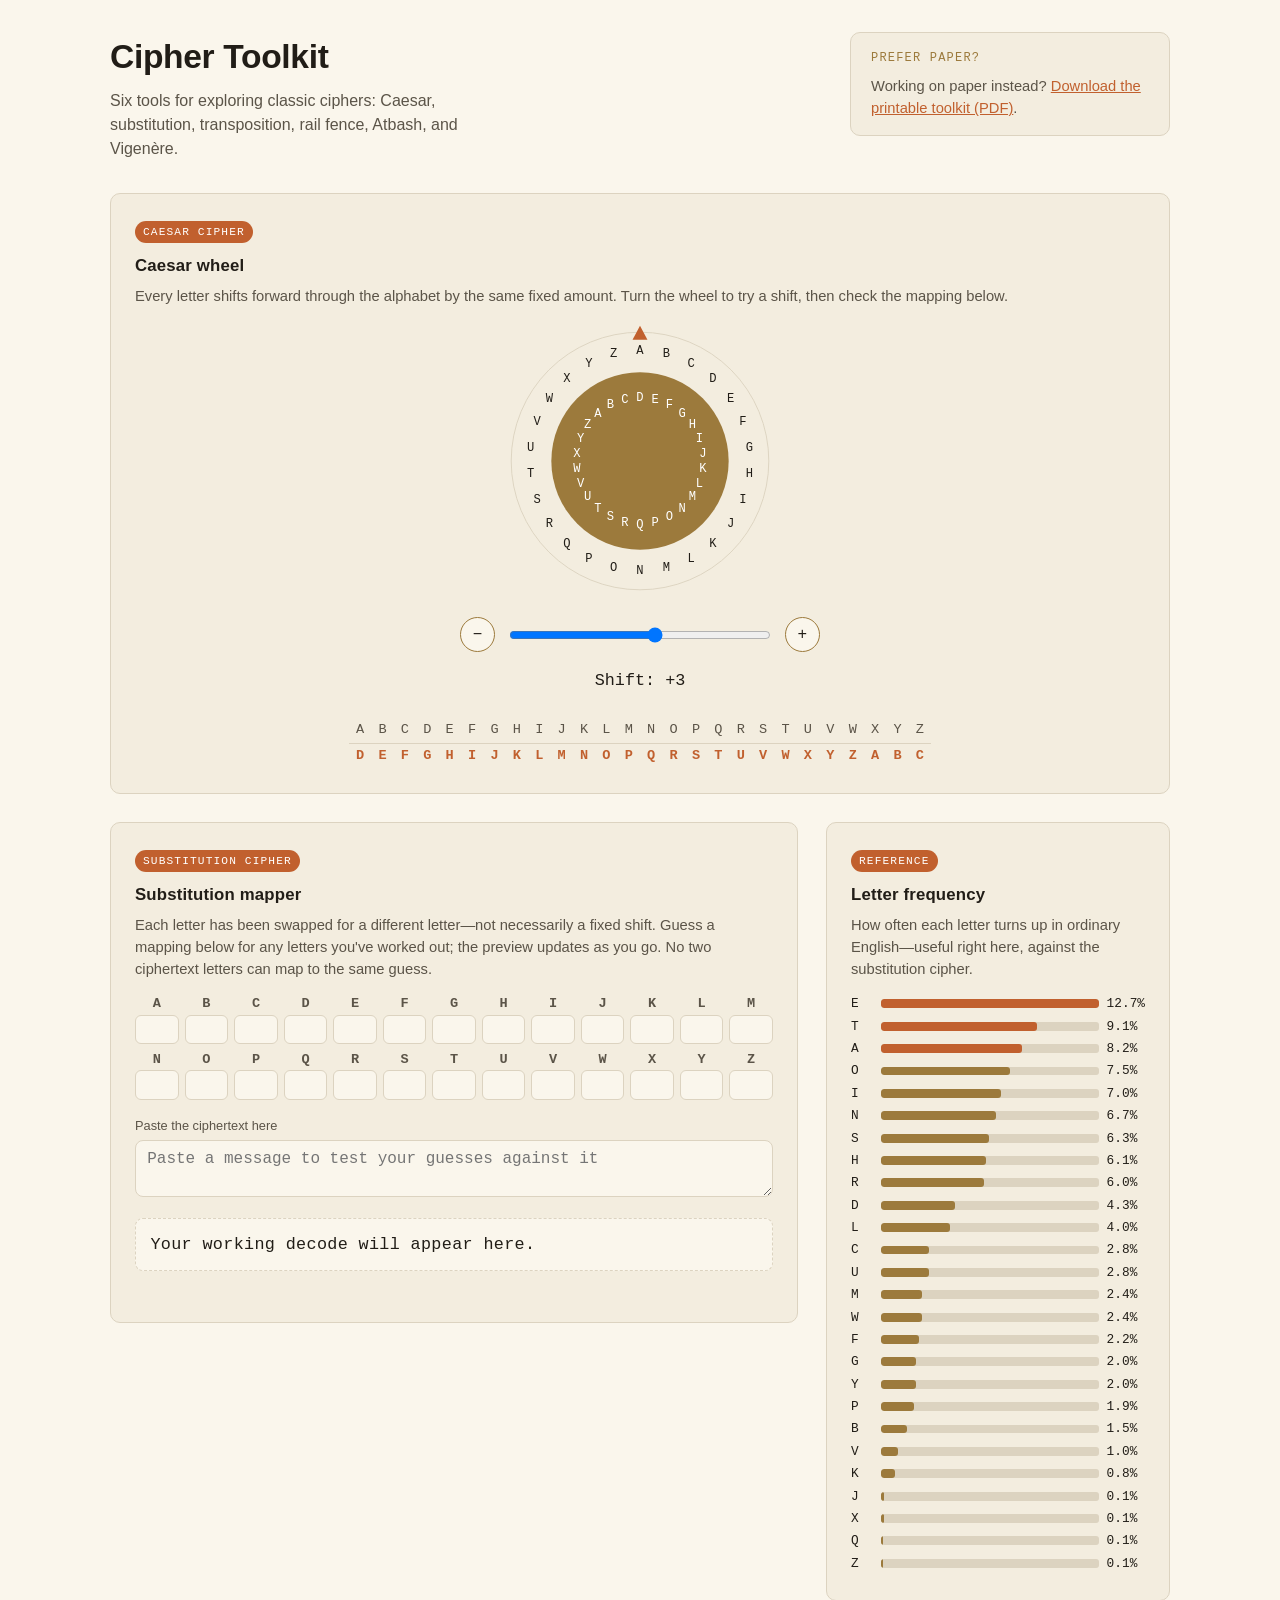
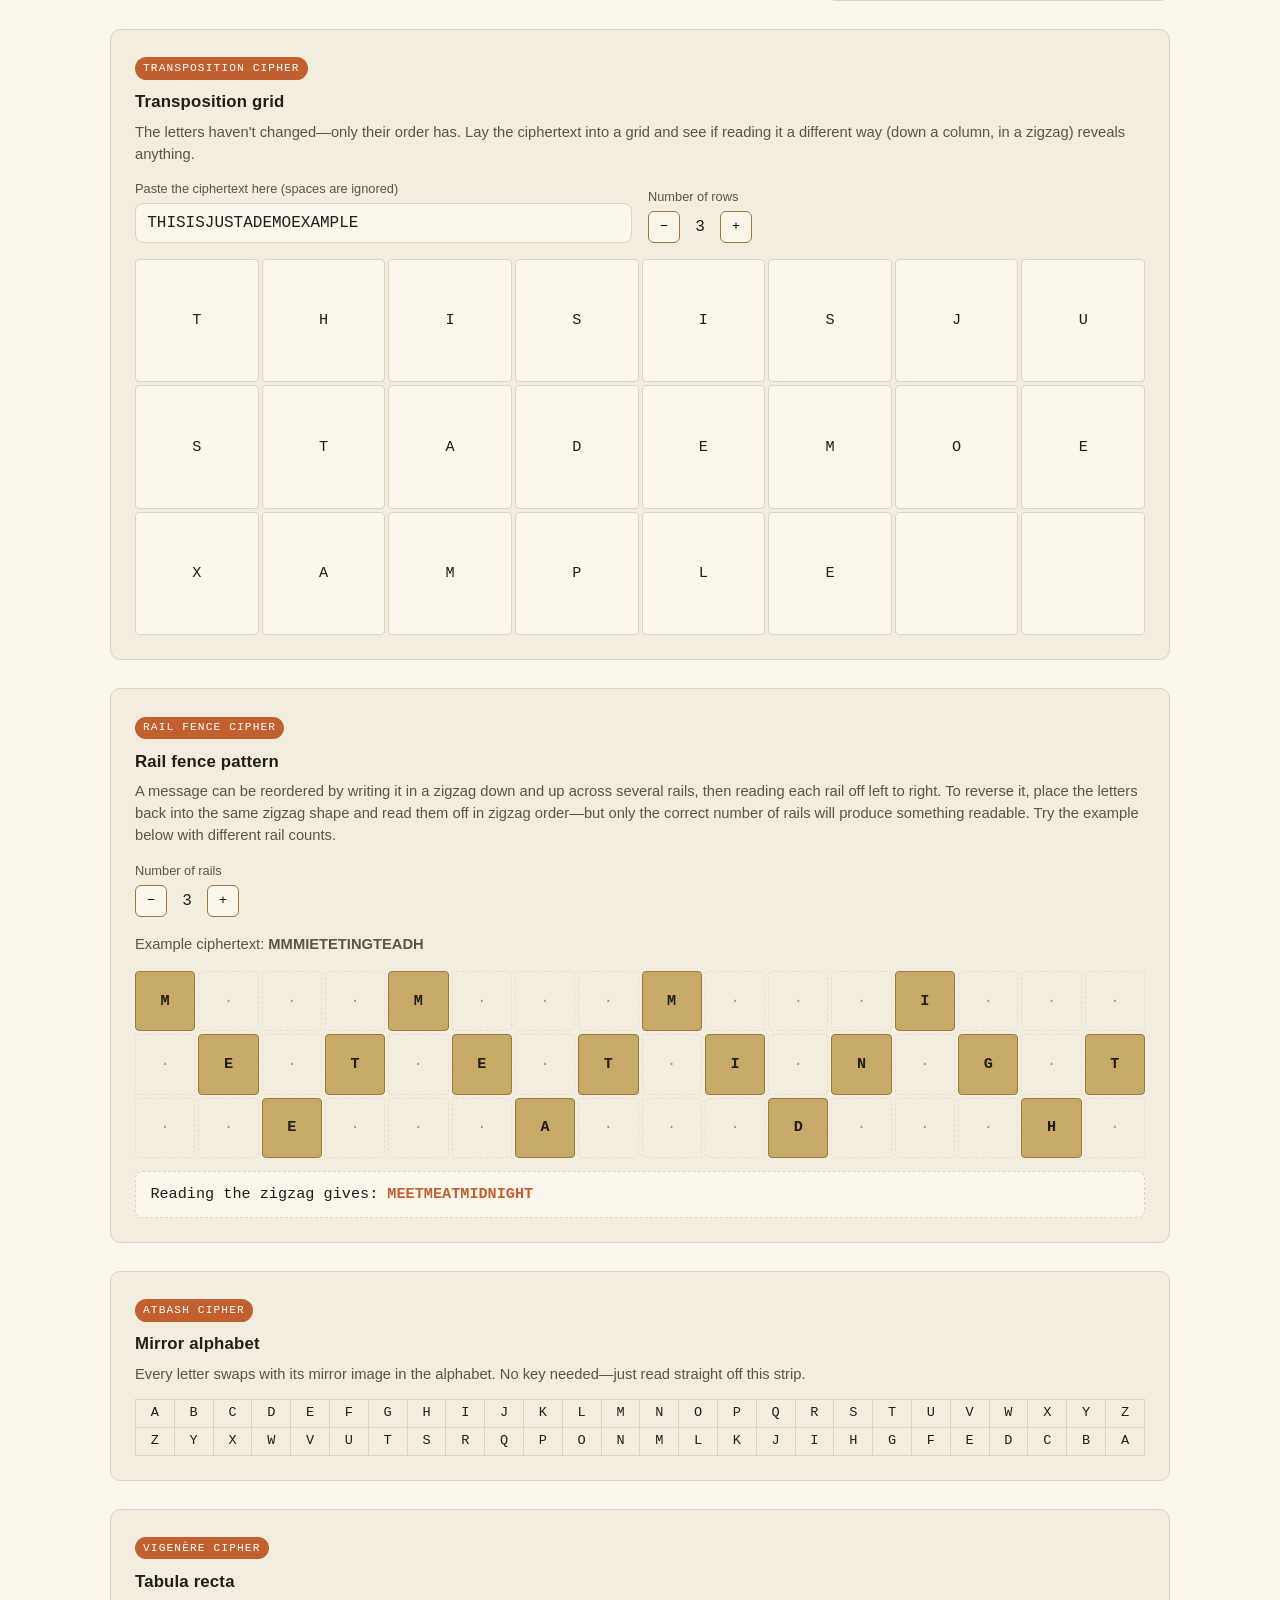
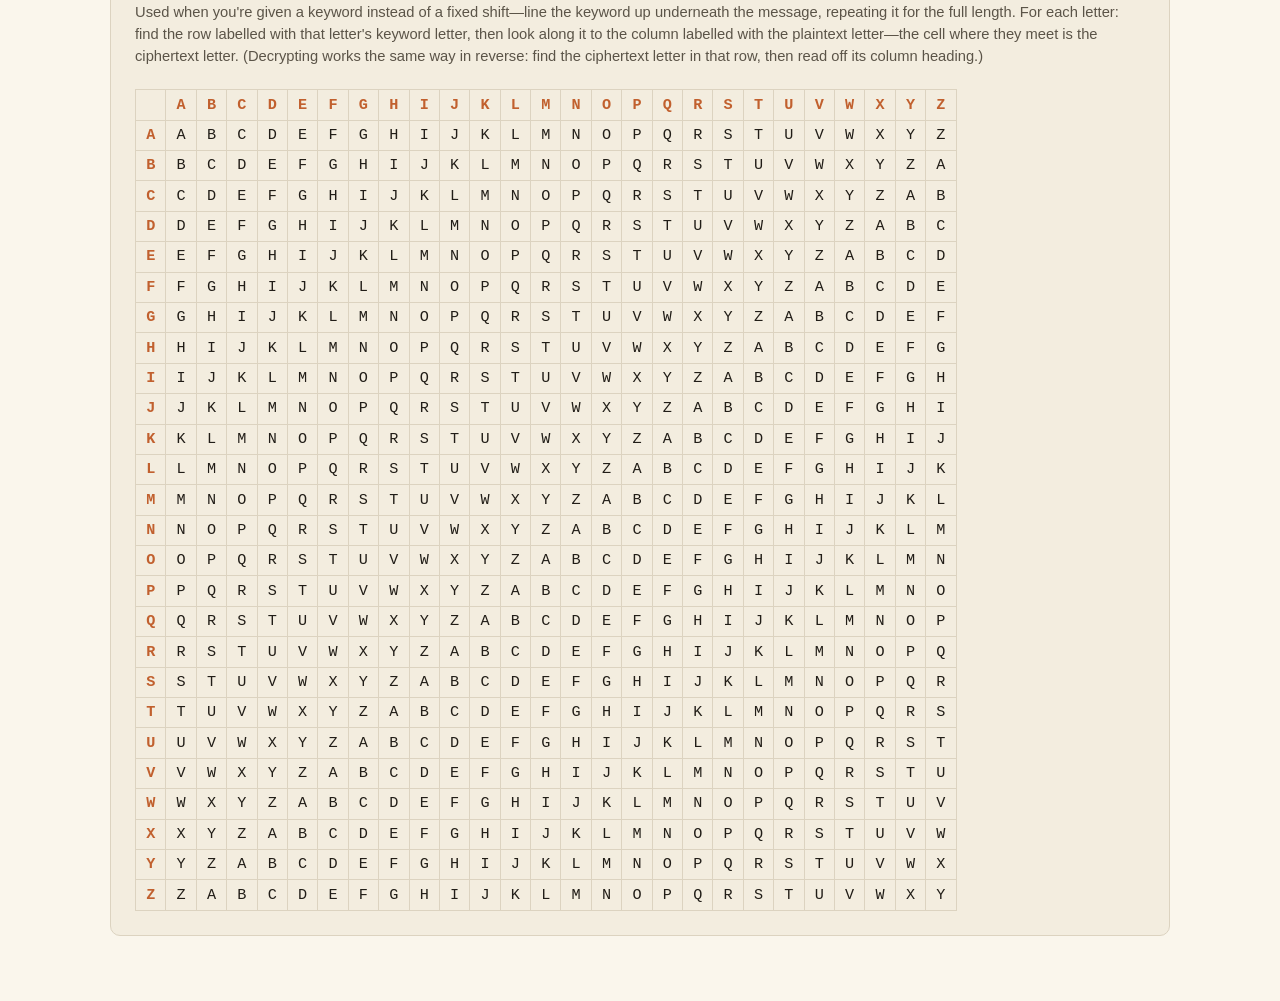
==== index.html @ 87543491 "Remove example help text from transposition Removed example help text from the grid section." ====
<!doctype html>
<html lang="en">
<head>
<meta charset="utf-8">
<meta name="viewport" content="width=device-width, initial-scale=1">
<title>Cipher Toolkit</title>
<link rel="stylesheet" href="cipher_toolkit.css">
</head>
<body>
<main>

  <div class="page-header">
    <div class="intro">
      <h1>Cipher Toolkit</h1>
      <p class="lede">Six tools for exploring classic ciphers: Caesar, substitution, transposition, rail fence, Atbash, and Vigen&egrave;re.</p>
    </div>
    <div class="paper-callout">
      <p class="callout-label">Prefer paper?</p>
      <p>Working on paper instead? <a href="./Cipher_Toolkit_Printable.pdf">Download the printable toolkit (PDF)</a>.</p>
    </div>
  </div>

  <div class="toolkit-grid">

    <!-- ===================== CAESAR WHEEL ===================== -->
    <section class="card area-wheel">
      <span class="tag">Caesar cipher</span>
      <h2>Caesar wheel</h2>
      <p class="help">Every letter shifts forward through the alphabet by the same fixed amount. Turn the wheel to try a shift, then check the mapping below.</p>

      <div class="wheel-wrap">
        <svg id="wheelSvg" viewBox="0 0 300 300">
          <circle cx="150" cy="150" r="138" fill="none" stroke="#DCD3C0" stroke-width="1"/>
          <circle cx="150" cy="150" r="95" fill="#9C7A3C" />
          <g id="outerRingGroup"></g>
          <g id="innerRingGroup"></g>
          <polygon points="150,5 142,20 158,20" fill="#C1602E" />
        </svg>

        <div class="wheel-controls">
          <button id="shiftDown" aria-label="Decrease shift">&minus;</button>
          <input type="range" id="shiftSlider" min="-25" max="25" value="3" step="1" aria-label="Caesar shift amount">
          <button id="shiftUp" aria-label="Increase shift">+</button>
        </div>

        <div class="shift-readout">
          <div id="shiftLabel">Shift: +3</div>
          <div class="equiv" id="shiftEquiv"></div>
        </div>

        <div class="mapping-row">
          <table class="alpha-map" id="mapTable"></table>
        </div>
      </div>
    </section>

    <!-- ===================== ATBASH REFERENCE ===================== -->
    <section class="card area-atbash">
      <span class="tag">Atbash cipher</span>
      <h2>Mirror alphabet</h2>
      <p class="help">Every letter swaps with its mirror image in the alphabet. No key needed&mdash;just read straight off this strip.</p>
      <table class="atbash-table" id="atbashTable"></table>
    </section>

    <!-- ===================== SUBSTITUTION MAPPER ===================== -->
    <section class="card area-sub">
      <span class="tag">Substitution cipher</span>
      <h2>Substitution mapper</h2>
      <p class="help">Each letter has been swapped for a different letter&mdash;not necessarily a fixed shift. Guess a mapping below for any letters you've worked out; the preview updates as you go. No two ciphertext letters can map to the same guess.</p>

      <div class="sub-grid" id="subGrid"></div>

      <label class="field-label" for="subCipherInput">Paste the ciphertext here</label>
      <textarea id="subCipherInput" rows="2" placeholder="Paste a message to test your guesses against it"></textarea>

      <div class="preview-box" id="subPreview">Your working decode will appear here.</div>
      <div class="collision-note" id="subCollisionNote"></div>
    </section>

    <!-- ===================== LETTER FREQUENCY ===================== -->
    <section class="card area-freq">
      <span class="tag">Reference</span>
      <h2>Letter frequency</h2>
      <p class="help">How often each letter turns up in ordinary English&mdash;useful right here, against the substitution cipher.</p>
      <div id="freqChart"></div>
    </section>

    <!-- ===================== TRANSPOSITION GRID ===================== -->
    <section class="card area-trans">
      <span class="tag">Transposition cipher</span>
      <h2>Transposition grid</h2>
      <p class="help">The letters haven't changed&mdash;only their order has. Lay the ciphertext into a grid and see if reading it a different way (down a column, in a zigzag) reveals anything.</p>

      <div class="trans-controls">
        <div>
          <label class="field-label" for="transCipherInput">Paste the ciphertext here (spaces are ignored)</label>
          <input type="text" id="transCipherInput" placeholder="e.g. THISISJUSTADEMOEXAMPLE" value="THISISJUSTADEMOEXAMPLE">
        </div>
        <div>
          <label class="field-label">Number of rows</label>
          <div class="rows-stepper">
            <button id="rowsDown" aria-label="Fewer rows">&minus;</button>
            <span id="rowsValue">3</span>
            <button id="rowsUp" aria-label="More rows">+</button>
          </div>
        </div>
      </div>

      <div id="transGrid"></div>
    </section>

    <!-- ===================== RAIL FENCE DEMO ===================== -->
    <section class="card area-railfence">
      <span class="tag">Rail fence cipher</span>
      <h2>Rail fence pattern</h2>
      <p class="help">A message can be reordered by writing it in a zigzag down and up across several rails, then reading each rail off left to right. To reverse it, place the letters back into the same zigzag shape and read them off in zigzag order&mdash;but only the correct number of rails will produce something readable. Try the example below with different rail counts.</p>

      <div class="trans-controls">
        <div>
          <label class="field-label">Number of rails</label>
          <div class="rows-stepper">
            <button id="railsDown" aria-label="Fewer rails">&minus;</button>
            <span id="railsValue">3</span>
            <button id="railsUp" aria-label="More rails">+</button>
          </div>
        </div>
      </div>

      <p class="help" style="margin-bottom:0.3rem;">Example ciphertext: <strong id="railPhraseLabel"></strong></p>
      <div class="rail-demo-scroll">
        <div id="railGrid"></div>
      </div>

      <div class="rail-readout">
        Reading the zigzag gives: <strong id="railReadout"></strong>
      </div>
    </section>

    <!-- ===================== VIGENÈRE REFERENCE ===================== -->
    <section class="card area-vigenere">
      <span class="tag">Vigen&egrave;re cipher</span>
      <h2>Tabula recta</h2>
      <p class="help">Used when you're given a keyword instead of a fixed shift&mdash;line the keyword up underneath the message, repeating it for the full length. For each letter: find the row labelled with that letter's keyword letter, then look along it to the column labelled with the plaintext letter&mdash;the cell where they meet is the ciphertext letter. (Decrypting works the same way in reverse: find the ciphertext letter in that row, then read off its column heading.)</p>
      <div class="vigenere-scroll">
        <table class="vigenere-table" id="vigenereTable"></table>
      </div>
    </section>

  </div>

</main>

<script src="cipher_toolkit.js"></script>
</body>
</html>
---- cipher_toolkit.css ----
/* ===========================================================
     Cipher Toolkit styles.

     Layout: .toolkit-grid arranges the six cipher cards. Below 900px
     it's a single stacked column; above that, named grid areas (see
     .area-* rules) move things into a two-column layout so the wide
     cards (wheel, transposition, rail fence, atbash, vigenere) span
     full width while substitution and frequency sit side by side.

     Colour palette: warm paper background, terracotta accent for
     interactive/highlighted elements, brass for secondary accents
     (the wheel's disc, frequency bars, table headers).
     =========================================================== */
  :root{
    --paper:#FAF6EC;
    --paper-raised:#F3EDDF;
    --ink:#211D17;
    --ink-soft:#5B5448;
    --terracotta:#C1602E;
    --brass:#9C7A3C;
    --brass-light:#C7A968;
    --rule:#DCD3C0;
    --warn:#B23B2E;
    --radius:10px;
  }

  *{ box-sizing:border-box; }

  body{
    margin:0;
    background:var(--paper);
    color:var(--ink);
    font-family:"Source Sans 3","Helvetica Neue",Arial,sans-serif;
    line-height:1.5;
    -webkit-font-smoothing:antialiased;
  }

  main{
    max-width:1100px;
    margin:0 auto;
    padding:2rem 1.25rem 4rem;
  }

  .page-header{
    display:flex;
    flex-wrap:wrap;
    gap:1.5rem;
    align-items:flex-start;
    justify-content:space-between;
  }

  .page-header .intro{
    flex:2 1 380px;
    max-width:46ch;
  }

  .page-header .paper-callout{
    flex:1 1 260px;
    max-width:320px;
    background:var(--paper-raised);
    border:1px solid var(--rule);
    border-radius:var(--radius);
    padding:1rem 1.25rem;
    font-size:0.92rem;
    color:var(--ink-soft);
  }

  .page-header .paper-callout .callout-label{
    font-family:"Source Code Pro",monospace;
    font-size:0.75rem;
    letter-spacing:0.1em;
    text-transform:uppercase;
    color:var(--brass);
    margin:0 0 0.5rem;
  }

  .page-header .paper-callout p{ margin:0; }

  .toolkit-grid{
    display:grid;
    grid-template-columns:1fr;
    grid-template-areas:
      "wheel"
      "sub"
      "freq"
      "trans"
      "railfence"
      "atbash"
      "vigenere";
    gap:1.75rem;
    margin-top:1.75rem;
    align-items:start;
  }

  @media (min-width:900px){
    .toolkit-grid{
      grid-template-columns:2fr 1fr;
      grid-template-areas:
        "wheel wheel"
        "sub freq"
        "trans trans"
        "railfence railfence"
        "atbash atbash"
        "vigenere vigenere";
    }
  }

  .area-wheel{ grid-area:wheel; }
  .area-sub{ grid-area:sub; }
  .area-freq{ grid-area:freq; }
  .area-trans{ grid-area:trans; }
  .area-railfence{ grid-area:railfence; }
  .area-atbash{ grid-area:atbash; }
  .area-vigenere{ grid-area:vigenere; }

  h1{
    font-size:2.1rem;
    font-weight:700;
    margin:0 0 0.4rem;
    letter-spacing:-0.01em;
  }

  .lede{
    color:var(--ink-soft);
    margin:0 0 0.25rem;
    max-width:42ch;
  }

  .lede a{ color:var(--terracotta); }

  section.card{
    background:var(--paper-raised);
    border:1px solid var(--rule);
    border-radius:var(--radius);
    padding:1.5rem;
  }

  section.card h2{
    font-size:1.05rem;
    margin:0 0 0.15rem;
    letter-spacing:0.01em;
  }

  .tag{
    display:inline-block;
    font-family:"Source Code Pro",monospace;
    font-size:0.7rem;
    letter-spacing:0.1em;
    text-transform:uppercase;
    color:#fff;
    background:var(--terracotta);
    padding:0.18rem 0.5rem;
    border-radius:999px;
    margin-bottom:0.6rem;
  }

  .card p.help{
    color:var(--ink-soft);
    font-size:0.92rem;
    margin:0.4rem 0 0.9rem;
  }

  /* ---------- Caesar wheel ---------- */
  .wheel-wrap{
    display:flex;
    flex-direction:column;
    align-items:center;
    gap:1rem;
  }

  #wheelSvg{
    width:min(280px, 80vw);
    height:min(280px, 80vw);
  }

  .ring-letter{
    font-family:"Source Code Pro",monospace;
    font-size:13px;
    fill:var(--ink);
    text-anchor:middle;
    dominant-baseline:middle;
  }

  .ring-letter.inner{ fill:#fff; }

  .wheel-controls{
    display:flex;
    align-items:center;
    gap:0.75rem;
    width:100%;
    max-width:360px;
  }

  .wheel-controls button{
    font-family:"Source Code Pro",monospace;
    font-size:1rem;
    width:2.2rem;
    height:2.2rem;
    border-radius:50%;
    border:1px solid var(--brass);
    background:var(--paper);
    color:var(--ink);
    cursor:pointer;
  }

  .wheel-controls button:hover{ background:var(--brass-light); }

  .wheel-controls input[type="range"]{
    flex:1;
  }

  .shift-readout{
    font-family:"Source Code Pro",monospace;
    font-size:1.05rem;
    text-align:center;
  }

  .shift-readout .equiv{
    color:var(--ink-soft);
    font-size:0.85rem;
  }

  .mapping-row{
    overflow-x:auto;
    margin-top:0.5rem;
  }

  table.alpha-map{
    border-collapse:collapse;
    font-family:"Source Code Pro",monospace;
    font-size:0.85rem;
    margin:0 auto;
  }

  table.alpha-map td{
    width:1.4rem;
    text-align:center;
    padding:0.15rem 0;
  }

  table.alpha-map tr:first-child td{
    color:var(--ink-soft);
    border-bottom:1px solid var(--rule);
  }

  table.alpha-map tr:last-child td{
    font-weight:700;
    color:var(--terracotta);
  }

  /* ---------- Substitution mapper ---------- */
  .sub-grid{
    display:grid;
    grid-template-columns:repeat(13, 1fr);
    gap:0.35rem;
    margin-bottom:1rem;
  }

  @media (max-width:480px){
    .sub-grid{ grid-template-columns:repeat(6, 1fr); }
  }

  .sub-cell{
    text-align:center;
  }

  .sub-cell .cipher-letter{
    font-family:"Source Code Pro",monospace;
    font-weight:700;
    font-size:0.85rem;
    color:var(--ink-soft);
  }

  .sub-cell input{
    width:100%;
    text-align:center;
    text-transform:uppercase;
    font-family:"Source Code Pro",monospace;
    font-size:1rem;
    padding:0.3rem 0;
    border:1px solid var(--rule);
    border-radius:6px;
    background:var(--paper);
    color:var(--ink);
  }

  .sub-cell input.collision{
    border-color:var(--warn);
    background:#FBEAE6;
  }

  textarea, input[type="text"]{
    width:100%;
    font-family:"Source Code Pro",monospace;
    font-size:1rem;
    padding:0.6rem 0.7rem;
    border:1px solid var(--rule);
    border-radius:8px;
    background:var(--paper);
    color:var(--ink);
    resize:vertical;
  }

  label.field-label{
    display:block;
    font-size:0.8rem;
    color:var(--ink-soft);
    margin-bottom:0.3rem;
  }

  .preview-box{
    margin-top:0.9rem;
    padding:0.8rem 0.9rem;
    background:var(--paper);
    border:1px dashed var(--rule);
    border-radius:8px;
    font-family:"Source Code Pro",monospace;
    font-size:1.05rem;
    letter-spacing:0.02em;
    min-height:1.6rem;
    word-break:break-word;
  }

  .preview-box .unmapped{
    color:var(--ink-soft);
    opacity:0.55;
  }

  .collision-note{
    color:var(--warn);
    font-size:0.85rem;
    margin-top:0.5rem;
    min-height:1.2rem;
  }

  /* ---------- Transposition grid ---------- */
  .trans-controls{
    display:flex;
    flex-wrap:wrap;
    gap:1rem;
    align-items:flex-end;
    margin-bottom:1rem;
  }

  .trans-controls > div{ flex:1; min-width:200px; }

  .rows-stepper{
    display:flex;
    align-items:center;
    gap:0.5rem;
  }

  .rows-stepper button{
    font-family:"Source Code Pro",monospace;
    width:2rem; height:2rem;
    border-radius:6px;
    border:1px solid var(--brass);
    background:var(--paper);
    cursor:pointer;
  }

  .rows-stepper span{
    font-family:"Source Code Pro",monospace;
    min-width:1.5rem;
    text-align:center;
  }

  #transGrid{
    display:grid;
    gap:3px;
    margin-top:0.5rem;
    overflow-x:auto;
  }

  .trans-cell{
    font-family:"Source Code Pro",monospace;
    font-size:0.95rem;
    text-align:center;
    background:var(--paper);
    border:1px solid var(--rule);
    border-radius:4px;
    aspect-ratio:1;
    display:flex;
    align-items:center;
    justify-content:center;
    min-width:1.6rem;
  }

  /* ---------- Static reference cards ---------- */

  .freq-row{
    display:grid;
    grid-template-columns:1.4rem 1fr 2.4rem;
    align-items:center;
    gap:0.5rem;
    font-family:"Source Code Pro",monospace;
    font-size:0.8rem;
    margin-bottom:0.2rem;
  }

  .freq-bar-track{
    background:var(--rule);
    border-radius:3px;
    height:0.55rem;
    overflow:hidden;
  }

  .freq-bar-fill{
    height:100%;
    background:var(--brass);
    border-radius:3px;
  }

  .freq-row:nth-child(-n+3) .freq-bar-fill{
    background:var(--terracotta);
  }

  .atbash-table{
    border-collapse:collapse;
    font-family:"Source Code Pro",monospace;
    font-size:0.85rem;
    width:100%;
  }

  .atbash-table td{
    text-align:center;
    padding:0.2rem 0;
    border:1px solid var(--rule);
  }

  .vigenere-scroll{
    overflow-x:auto;
  }

  table.vigenere-table{
    border-collapse:collapse;
    font-family:"Source Code Pro",monospace;
    font-size:0.95rem;
    margin-top:0.5rem;
  }

  table.vigenere-table td{
    width:1.9rem;
    height:1.9rem;
    text-align:center;
    border:1px solid var(--rule);
  }

  table.vigenere-table td.corner{
    background:var(--paper-raised);
  }

  table.vigenere-table td.col-head,
  table.vigenere-table td.row-head{
    font-weight:700;
    color:var(--terracotta);
    background:var(--paper-raised);
  }

  /* ---------- Rail fence demo ---------- */
  .rail-demo-scroll{
    overflow-x:auto;
  }

  #railGrid{
    display:grid;
    gap:3px;
    margin-top:0.7rem;
  }

  .rail-cell{
    font-family:"Source Code Pro",monospace;
    font-size:0.95rem;
    text-align:center;
    background:var(--paper);
    border:1px solid var(--rule);
    border-radius:4px;
    aspect-ratio:1;
    min-width:1.7rem;
    display:flex;
    align-items:center;
    justify-content:center;
  }

  .rail-cell.filled{
    background:var(--brass-light);
    border-color:var(--brass);
    font-weight:700;
  }

  .rail-cell.empty{
    background:transparent;
    border:1px dashed var(--rule);
    color:var(--ink-soft);
    opacity:0.55;
    font-weight:400;
  }

  .rail-readout{
    margin-top:0.8rem;
    padding:0.7rem 0.9rem;
    background:var(--paper);
    border:1px dashed var(--rule);
    border-radius:8px;
    font-family:"Source Code Pro",monospace;
    font-size:0.95rem;
  }

  .rail-readout strong{ color:var(--terracotta); }

  a{ color:var(--terracotta); text-decoration:underline; }

  :focus-visible{
    outline:2px solid var(--terracotta);
    outline-offset:2px;
  }
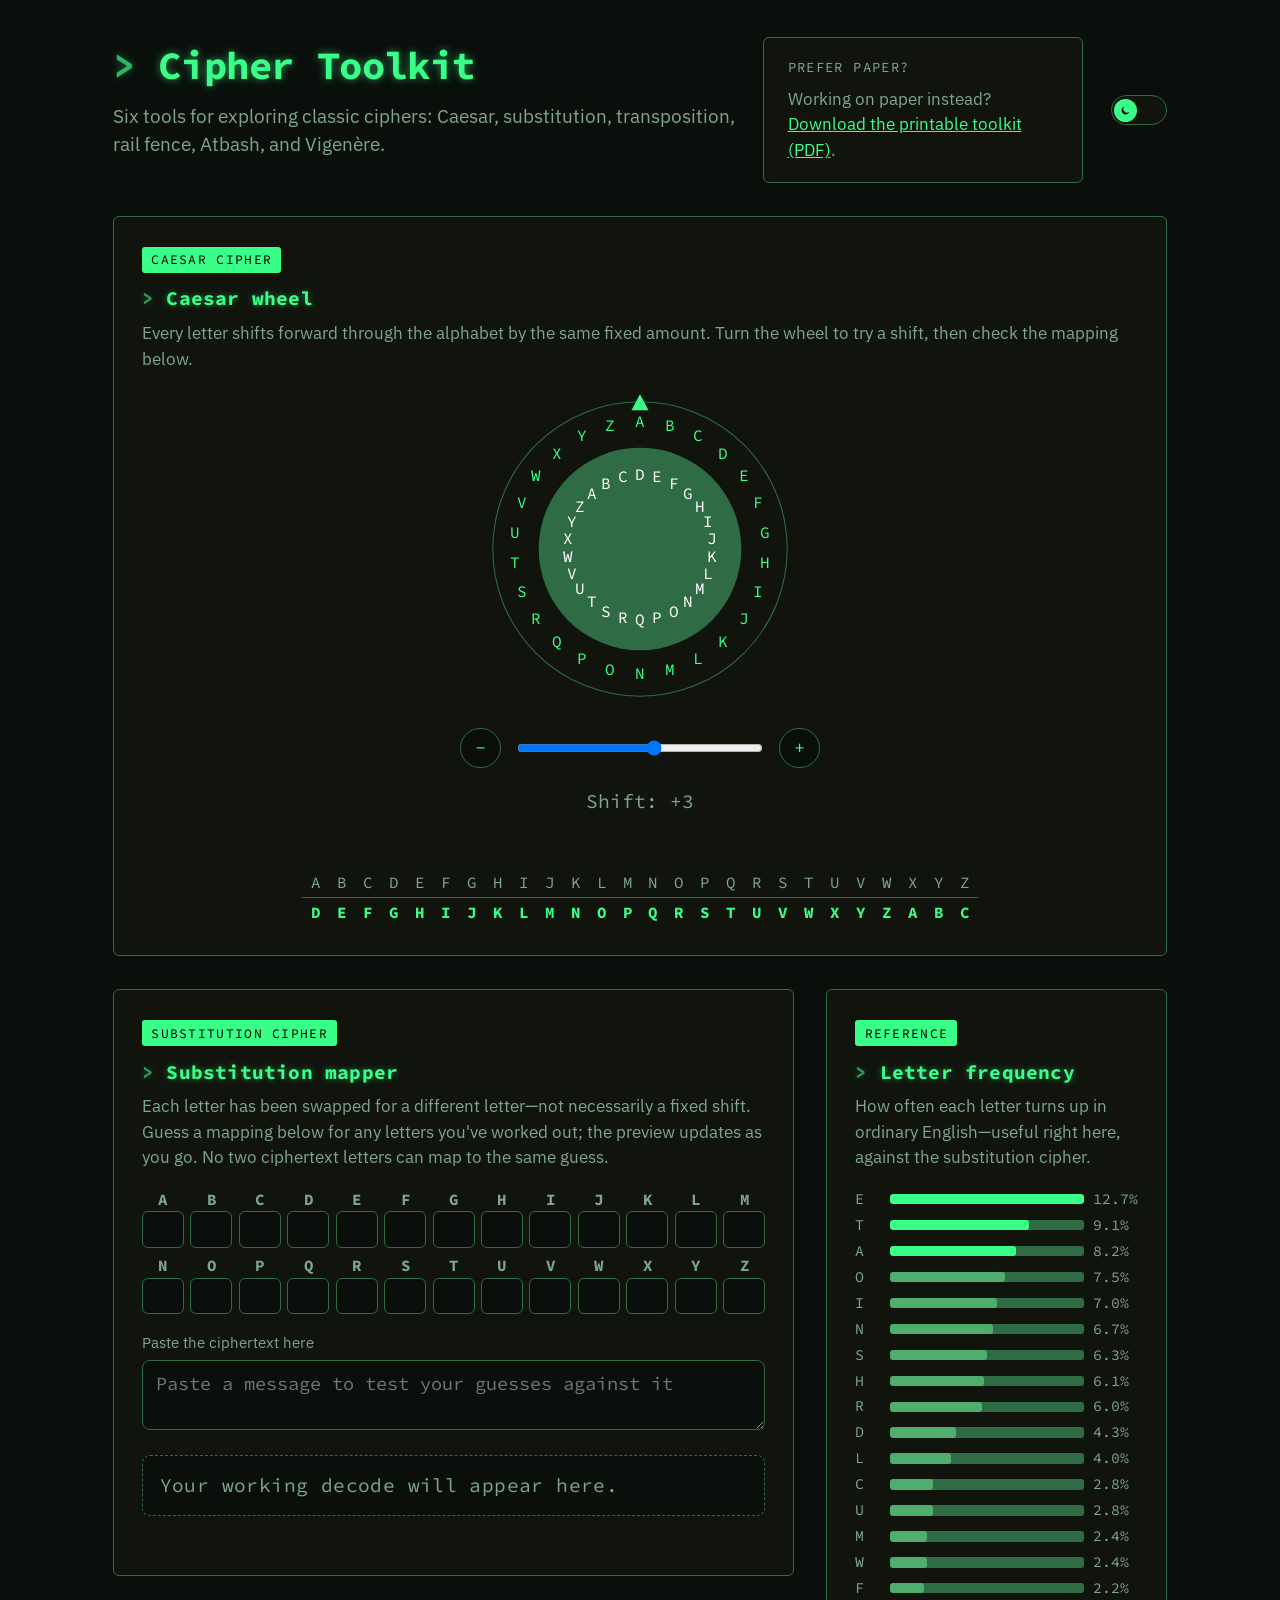
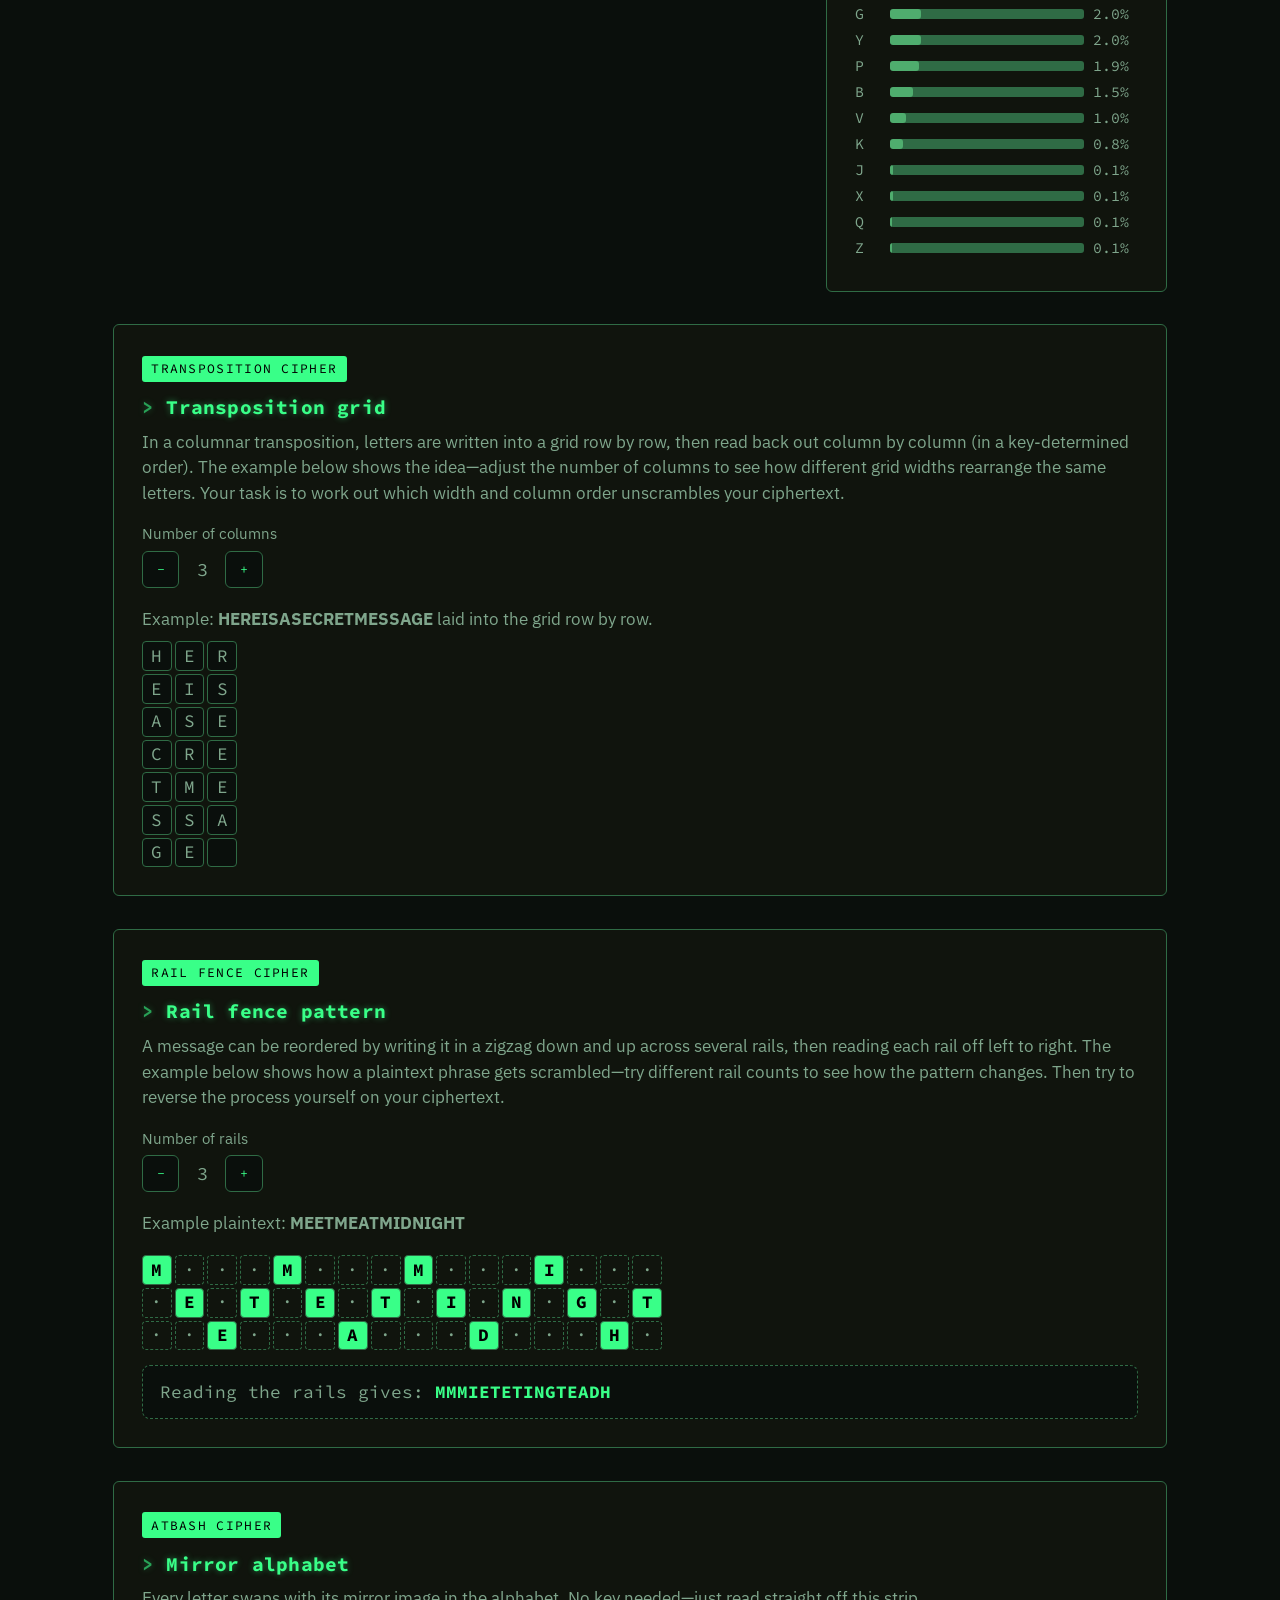
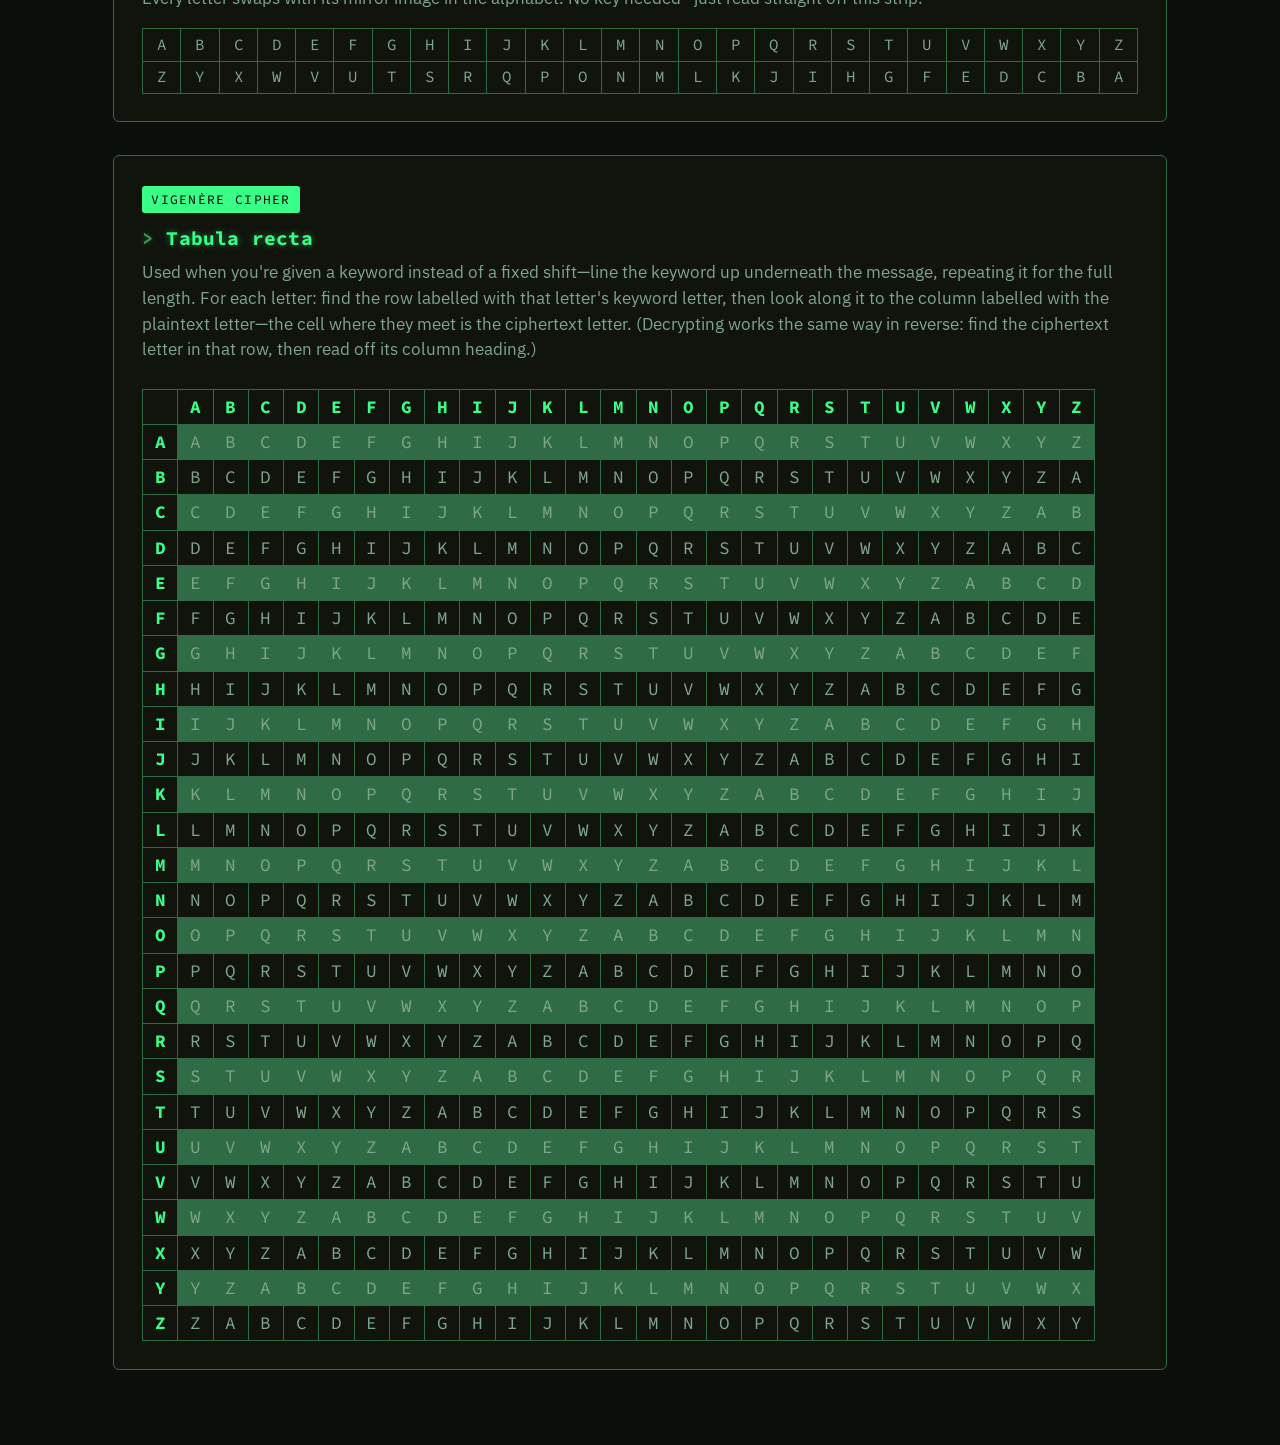
==== commit 23f9c9d0: "redesign" ====
--- a/index.html
+++ b/index.html
@@ -4,6 +4,17 @@
 <meta charset="utf-8">
 <meta name="viewport" content="width=device-width, initial-scale=1">
 <title>Cipher Toolkit</title>
+<link rel="preconnect" href="https://fonts.googleapis.com">
+<link rel="preconnect" href="https://fonts.gstatic.com" crossorigin>
+<link href="https://fonts.googleapis.com/css2?family=IBM+Plex+Sans:wght@400;600;700&family=Source+Code+Pro:wght@400;600;700&display=swap" rel="stylesheet">
+<script>
+  (function(){
+    var saved = localStorage.getItem("cipherToolkitTheme");
+    if(saved === "amber"){
+      document.documentElement.setAttribute("data-theme", "amber");
+    }
+  })();
+</script>
 <link rel="stylesheet" href="cipher_toolkit.css">
 </head>
 <body>
@@ -18,6 +29,15 @@
       <p class="callout-label">Prefer paper?</p>
       <p>Working on paper instead? <a href="./Cipher_Toolkit_Printable.pdf">Download the printable toolkit (PDF)</a>.</p>
     </div>
+    <button type="button" id="themeSwitch" class="theme-switch" aria-pressed="false" aria-label="Switch between green and amber dark themes">
+      <span class="theme-switch-track">
+        <span class="theme-switch-knob">
+          <svg viewBox="0 0 16 16" width="11" height="11" aria-hidden="true">
+            <path d="M14 9.5A6 6 0 1 1 6.5 2 4.8 4.8 0 0 0 14 9.5z" fill="var(--on-accent)"/>
+          </svg>
+        </span>
+      </span>
+    </button>
   </div>
 
   <div class="toolkit-grid">
@@ -30,11 +50,11 @@
 
       <div class="wheel-wrap">
         <svg id="wheelSvg" viewBox="0 0 300 300">
-          <circle cx="150" cy="150" r="138" fill="none" stroke="#DCD3C0" stroke-width="1"/>
-          <circle cx="150" cy="150" r="95" fill="#9C7A3C" />
+          <circle cx="150" cy="150" r="138" fill="none" class="wheel-hairline" stroke-width="1"/>
+          <circle cx="150" cy="150" r="95" class="wheel-disc" />
           <g id="outerRingGroup"></g>
           <g id="innerRingGroup"></g>
-          <polygon points="150,5 142,20 158,20" fill="#C1602E" />
+          <polygon points="150,5 142,20 158,20" class="wheel-pointer" />
         </svg>
 
         <div class="wheel-controls">
@@ -52,14 +72,6 @@
           <table class="alpha-map" id="mapTable"></table>
         </div>
       </div>
-    </section>
-
-    <!-- ===================== ATBASH REFERENCE ===================== -->
-    <section class="card area-atbash">
-      <span class="tag">Atbash cipher</span>
-      <h2>Mirror alphabet</h2>
-      <p class="help">Every letter swaps with its mirror image in the alphabet. No key needed&mdash;just read straight off this strip.</p>
-      <table class="atbash-table" id="atbashTable"></table>
     </section>
 
     <!-- ===================== SUBSTITUTION MAPPER ===================== -->
@@ -89,22 +101,19 @@
     <section class="card area-trans">
       <span class="tag">Transposition cipher</span>
       <h2>Transposition grid</h2>
-      <p class="help">The letters haven't changed&mdash;only their order has. Lay the ciphertext into a grid and see if reading it a different way (down a column, in a zigzag) reveals anything.</p>
+      <p class="help">In a columnar transposition, letters are written into a grid row by row, then read back out column by column (in a key-determined order). The example below shows the idea&mdash;adjust the number of columns to see how different grid widths rearrange the same letters. Your task is to work out which width and column order unscrambles your ciphertext.</p>
 
       <div class="trans-controls">
         <div>
-          <label class="field-label" for="transCipherInput">Paste the ciphertext here (spaces are ignored)</label>
-          <input type="text" id="transCipherInput" placeholder="e.g. THISISJUSTADEMOEXAMPLE" value="THISISJUSTADEMOEXAMPLE">
-        </div>
-        <div>
-          <label class="field-label">Number of rows</label>
+          <label class="field-label">Number of columns</label>
           <div class="rows-stepper">
-            <button id="rowsDown" aria-label="Fewer rows">&minus;</button>
+            <button id="rowsDown" aria-label="Fewer columns">&minus;</button>
             <span id="rowsValue">3</span>
-            <button id="rowsUp" aria-label="More rows">+</button>
+            <button id="rowsUp" aria-label="More columns">+</button>
           </div>
         </div>
       </div>
+      <p class="help" style="margin-bottom:0.3rem;">Example: <strong>HEREISASECRETMESSAGE</strong> laid into the grid row by row.</p>
 
       <div id="transGrid"></div>
     </section>
@@ -113,7 +122,7 @@
     <section class="card area-railfence">
       <span class="tag">Rail fence cipher</span>
       <h2>Rail fence pattern</h2>
-      <p class="help">A message can be reordered by writing it in a zigzag down and up across several rails, then reading each rail off left to right. To reverse it, place the letters back into the same zigzag shape and read them off in zigzag order&mdash;but only the correct number of rails will produce something readable. Try the example below with different rail counts.</p>
+      <p class="help">A message can be reordered by writing it in a zigzag down and up across several rails, then reading each rail off left to right. The example below shows how a plaintext phrase gets scrambled&mdash;try different rail counts to see how the pattern changes. Then try to reverse the process yourself on your ciphertext.</p>
 
       <div class="trans-controls">
         <div>
@@ -126,14 +135,22 @@
         </div>
       </div>
 
-      <p class="help" style="margin-bottom:0.3rem;">Example ciphertext: <strong id="railPhraseLabel"></strong></p>
+      <p class="help" style="margin-bottom:0.3rem;">Example plaintext: <strong id="railPhraseLabel"></strong></p>
       <div class="rail-demo-scroll">
         <div id="railGrid"></div>
       </div>
 
       <div class="rail-readout">
-        Reading the zigzag gives: <strong id="railReadout"></strong>
+        Reading the rails gives: <strong id="railReadout"></strong>
       </div>
+    </section>
+
+    <!-- ===================== ATBASH REFERENCE ===================== -->
+    <section class="card area-atbash">
+      <span class="tag">Atbash cipher</span>
+      <h2>Mirror alphabet</h2>
+      <p class="help">Every letter swaps with its mirror image in the alphabet. No key needed&mdash;just read straight off this strip.</p>
+      <table class="atbash-table" id="atbashTable"></table>
     </section>
 
     <!-- ===================== VIGENÈRE REFERENCE ===================== -->
--- a/cipher_toolkit.css
+++ b/cipher_toolkit.css
@@ -7,30 +7,56 @@
      cards (wheel, transposition, rail fence, atbash, vigenere) span
      full width while substitution and frequency sit side by side.
 
-     Colour palette: warm paper background, terracotta accent for
-     interactive/highlighted elements, brass for secondary accents
-     (the wheel's disc, frequency bars, table headers).
+     Colour palette: two terminal/phosphor themes (green and amber),
+     switched via [data-theme] on <html>. Both share the same near-
+     black background; only the accent hue differs, like a real
+     monochrome CRT. Contrast ratios were checked against WCAG, not
+     just eyeballed - see the comments below each theme block.
+
+     --paper / --paper-raised : page / card background (shared, both themes)
+     --ink                    : bright accent - headings, active states, filled cells
+     --ink-soft               : muted body text
+     --brass / --rule         : dim border/divider tone
+     --warn                   : error/collision state - fixed red in both themes,
+                                 since error states benefit from a consistent,
+                                 instantly-recognisable colour rather than
+                                 matching the current theme
+     --on-accent              : text colour for sitting on a bright accent fill
+     --mid                    : a middle brightness, between --rule (dim) and
+                                 --ink (bright) - used where two different
+                                 intensities need to be told apart against the
+                                 same background (e.g. the frequency bars)
      =========================================================== */
   :root{
-    --paper:#FAF6EC;
-    --paper-raised:#F3EDDF;
-    --ink:#211D17;
-    --ink-soft:#5B5448;
-    --terracotta:#C1602E;
-    --brass:#9C7A3C;
-    --brass-light:#C7A968;
-    --rule:#DCD3C0;
-    --warn:#B23B2E;
-    --radius:10px;
-  }
+    --paper:#0A0F0C;
+    --paper-raised:#10140D;
+    --ink:#39FF88;          /* ~10.6:1 against --paper */
+    --ink-soft:#7FA68C;     /* ~7.1:1 against --paper */
+    --brass:#2F6B45;        /* ~3.1:1 against --paper - meets the UI-boundary minimum */
+    --rule:#2F6B45;
+    --mid:#4FAD6E;          /* ~5.7:1 against --paper - sits between --rule and --ink */
+    --warn:#FF5C5C;         /* ~6.4:1 against --paper */
+    --on-accent:#000;
+    --radius:6px;
+  }
+
+  [data-theme="amber"]{
+    --ink:#FFB000;          /* ~10.6:1 against --paper */
+    --ink-soft:#C9A06B;     /* ~8:1 against --paper */
+    --brass:#7A5C2E;        /* ~3.1:1 against --paper */
+    --rule:#7A5C2E;
+    --mid:#C8902F;          /* ~5.8:1 against --paper */
+  }
+
+  html{ font-size:116%; }
 
   *{ box-sizing:border-box; }
 
   body{
     margin:0;
     background:var(--paper);
-    color:var(--ink);
-    font-family:"Source Sans 3","Helvetica Neue",Arial,sans-serif;
+    color:var(--ink-soft);
+    font-family:"IBM Plex Sans","Helvetica Neue",Arial,sans-serif;
     line-height:1.5;
     -webkit-font-smoothing:antialiased;
   }
@@ -51,7 +77,6 @@
 
   .page-header .intro{
     flex:2 1 380px;
-    max-width:46ch;
   }
 
   .page-header .paper-callout{
@@ -70,11 +95,52 @@
     font-size:0.75rem;
     letter-spacing:0.1em;
     text-transform:uppercase;
-    color:var(--brass);
+    color:var(--ink-soft);
     margin:0 0 0.5rem;
   }
 
   .page-header .paper-callout p{ margin:0; }
+
+  .theme-switch{
+    background:none;
+    border:none;
+    padding:0;
+    cursor:pointer;
+    flex:0 0 auto;
+    align-self:center;
+  }
+
+  .theme-switch-track{
+    width:3rem;
+    height:1.6rem;
+    border-radius:999px;
+    background:var(--paper-raised);
+    border:1px solid var(--rule);
+    display:flex;
+    align-items:center;
+    padding:2px;
+  }
+
+  .theme-switch-knob{
+    width:1.25rem;
+    height:1.25rem;
+    border-radius:50%;
+    background:var(--ink);
+    display:flex;
+    align-items:center;
+    justify-content:center;
+    font-size:0.75rem;
+    transition:transform 200ms ease;
+    transform:translateX(0);
+  }
+
+  .theme-switch[aria-pressed="true"] .theme-switch-knob{
+    transform:translateX(1.4rem);
+  }
+
+  @media (prefers-reduced-motion: reduce){
+    .theme-switch-knob{ transition:none; }
+  }
 
   .toolkit-grid{
     display:grid;
@@ -118,15 +184,19 @@
     font-weight:700;
     margin:0 0 0.4rem;
     letter-spacing:-0.01em;
-  }
+    font-family:"Source Code Pro",monospace;
+    color:var(--ink);
+    text-shadow:0 0 8px color-mix(in srgb, var(--ink) 55%, transparent);
+  }
+
+  h1::before{ content:"> "; opacity:0.7; }
 
   .lede{
     color:var(--ink-soft);
     margin:0 0 0.25rem;
-    max-width:42ch;
-  }
-
-  .lede a{ color:var(--terracotta); }
+  }
+
+  .lede a{ color:var(--ink); }
 
   section.card{
     background:var(--paper-raised);
@@ -139,7 +209,12 @@
     font-size:1.05rem;
     margin:0 0 0.15rem;
     letter-spacing:0.01em;
-  }
+    font-family:"Source Code Pro",monospace;
+    color:var(--ink);
+    text-shadow:0 0 6px color-mix(in srgb, var(--ink) 45%, transparent);
+  }
+
+  section.card h2::before{ content:"> "; opacity:0.6; }
 
   .tag{
     display:inline-block;
@@ -147,10 +222,10 @@
     font-size:0.7rem;
     letter-spacing:0.1em;
     text-transform:uppercase;
-    color:#fff;
-    background:var(--terracotta);
+    color:var(--on-accent);
+    background:var(--ink);
     padding:0.18rem 0.5rem;
-    border-radius:999px;
+    border-radius:3px;
     margin-bottom:0.6rem;
   }
 
@@ -169,13 +244,17 @@
   }
 
   #wheelSvg{
-    width:min(280px, 80vw);
-    height:min(280px, 80vw);
-  }
+    width:min(320px, 85vw);
+    height:min(320px, 85vw);
+  }
+
+  .wheel-hairline{ stroke:var(--rule); }
+  .wheel-disc{ fill:var(--brass); }
+  .wheel-pointer{ fill:var(--ink); }
 
   .ring-letter{
     font-family:"Source Code Pro",monospace;
-    font-size:13px;
+    font-size:15px;
     fill:var(--ink);
     text-anchor:middle;
     dominant-baseline:middle;
@@ -203,7 +282,7 @@
     cursor:pointer;
   }
 
-  .wheel-controls button:hover{ background:var(--brass-light); }
+  .wheel-controls button:hover{ background:var(--ink); color:var(--on-accent); }
 
   .wheel-controls input[type="range"]{
     flex:1;
@@ -218,6 +297,7 @@
   .shift-readout .equiv{
     color:var(--ink-soft);
     font-size:0.85rem;
+    min-height:1.3rem;
   }
 
   .mapping-row{
@@ -245,7 +325,7 @@
 
   table.alpha-map tr:last-child td{
     font-weight:700;
-    color:var(--terracotta);
+    color:var(--ink);
   }
 
   /* ---------- Substitution mapper ---------- */
@@ -286,7 +366,7 @@
 
   .sub-cell input.collision{
     border-color:var(--warn);
-    background:#FBEAE6;
+    background:#2A1212;
   }
 
   textarea, input[type="text"]{
@@ -343,6 +423,7 @@
   }
 
   .trans-controls > div{ flex:1; min-width:200px; }
+  .trans-controls > div:has(.rows-stepper){ flex:0 0 auto; min-width:0; }
 
   .rows-stepper{
     display:flex;
@@ -356,6 +437,7 @@
     border-radius:6px;
     border:1px solid var(--brass);
     background:var(--paper);
+    color:var(--ink);
     cursor:pointer;
   }
 
@@ -407,12 +489,12 @@
 
   .freq-bar-fill{
     height:100%;
-    background:var(--brass);
+    background:var(--mid);
     border-radius:3px;
   }
 
   .freq-row:nth-child(-n+3) .freq-bar-fill{
-    background:var(--terracotta);
+    background:var(--ink);
   }
 
   .atbash-table{
@@ -453,8 +535,29 @@
   table.vigenere-table td.col-head,
   table.vigenere-table td.row-head{
     font-weight:700;
-    color:var(--terracotta);
+    color:var(--ink);
     background:var(--paper-raised);
+  }
+
+  /* Zebra striping: every other data row gets a faint tint, so it's
+     easier to track a row horizontally across 26 columns. */
+  table.vigenere-table tr:nth-child(even) td:not(.row-head):not(.corner){
+    background: var(--rule);
+  }
+
+  /* Hover guide: highlight the cell you're on, plus its row and column
+     headers, so it's easy to see which row/column you're tracing.
+     !important is needed on both, since the zebra-striping rule above
+     is otherwise more specific and would silently win on striped rows. */
+  table.vigenere-table td.vig-active{
+    background: var(--ink) !important;
+    color: var(--on-accent) !important;
+    font-weight: 700;
+  }
+
+  table.vigenere-table td.head-active{
+    background: var(--ink) !important;
+    color: var(--on-accent) !important;
   }
 
   /* ---------- Rail fence demo ---------- */
@@ -476,23 +579,23 @@
     border:1px solid var(--rule);
     border-radius:4px;
     aspect-ratio:1;
-    min-width:1.7rem;
+    min-width:1.6rem;
     display:flex;
     align-items:center;
     justify-content:center;
   }
 
   .rail-cell.filled{
-    background:var(--brass-light);
+    background:var(--ink);
     border-color:var(--brass);
+    color:var(--on-accent);
     font-weight:700;
   }
 
   .rail-cell.empty{
     background:transparent;
-    border:1px dashed var(--rule);
-    color:var(--ink-soft);
-    opacity:0.55;
+    border:1px dashed var(--brass);
+    color:var(--ink-soft);
     font-weight:400;
   }
 
@@ -506,11 +609,11 @@
     font-size:0.95rem;
   }
 
-  .rail-readout strong{ color:var(--terracotta); }
-
-  a{ color:var(--terracotta); text-decoration:underline; }
+  .rail-readout strong{ color:var(--ink); }
+
+  a{ color:var(--ink); text-decoration:underline; }
 
   :focus-visible{
-    outline:2px solid var(--terracotta);
+    outline:2px solid var(--ink);
     outline-offset:2px;
   }
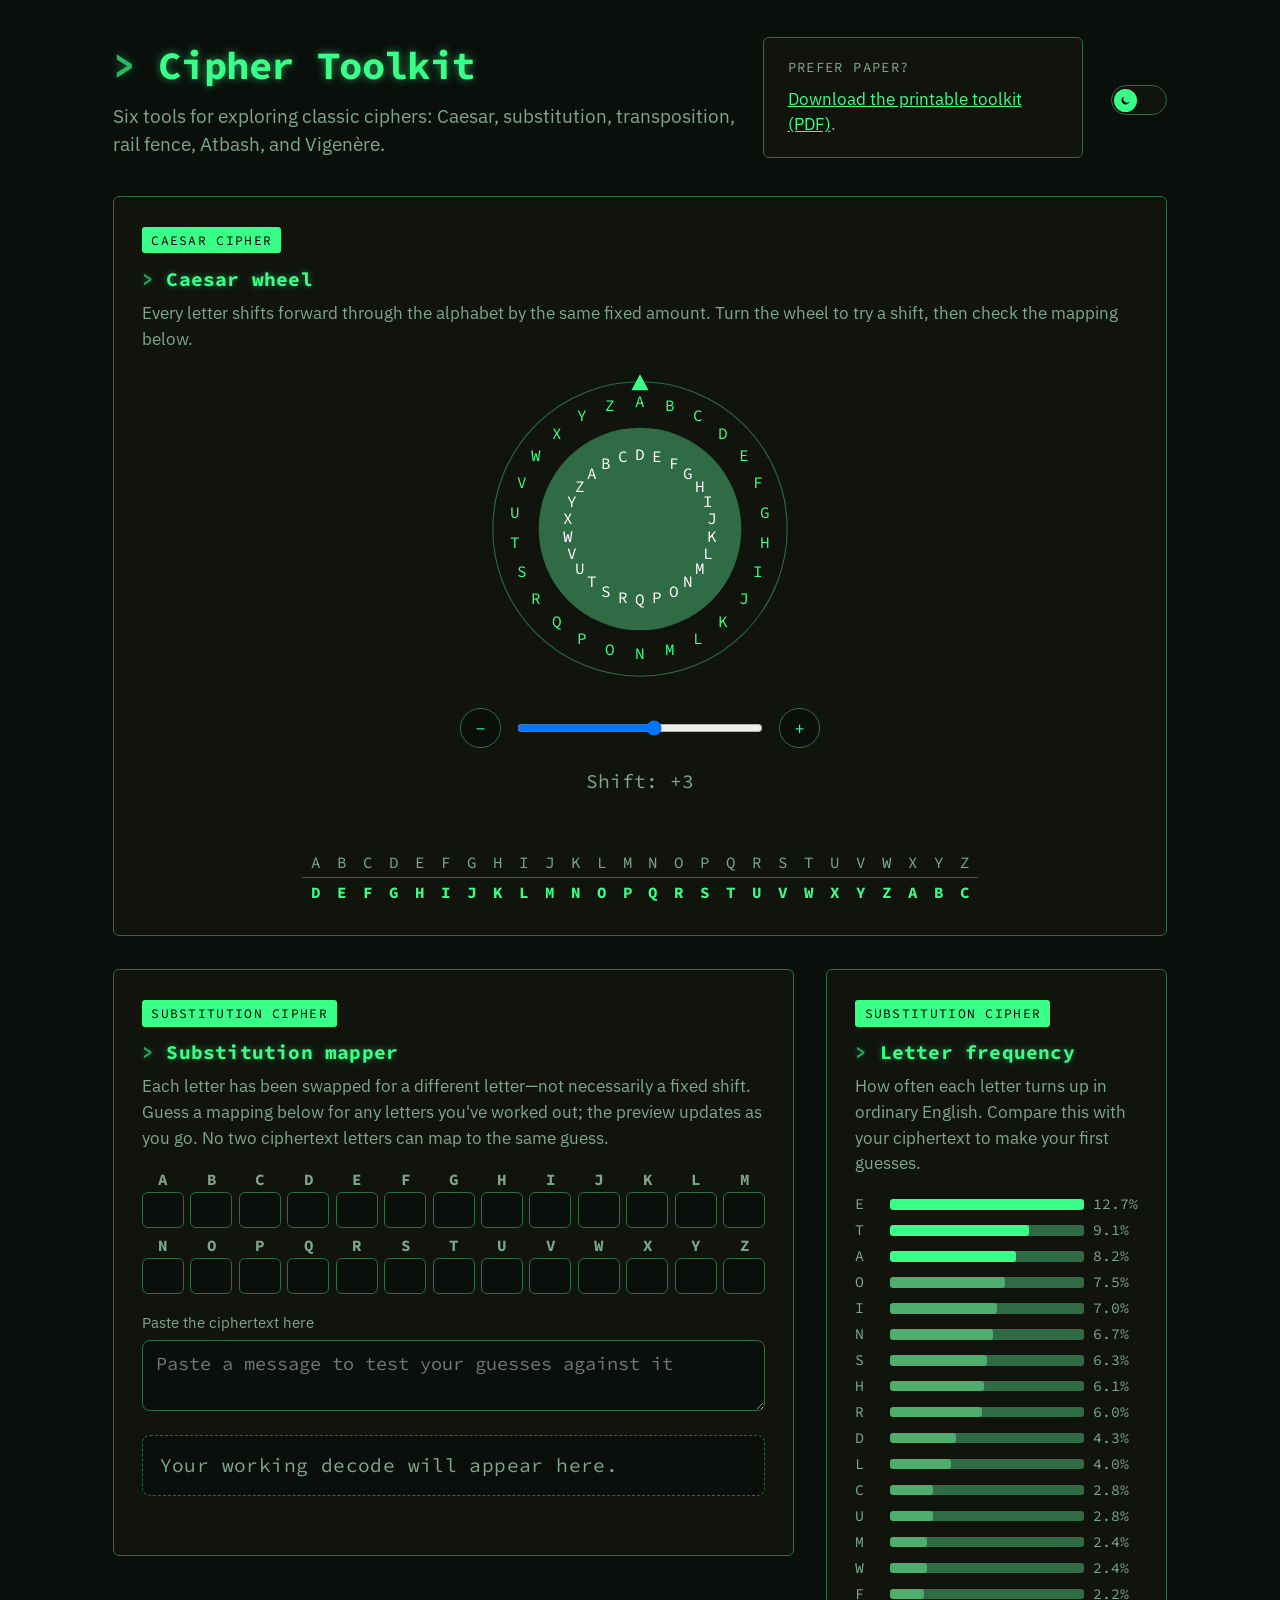
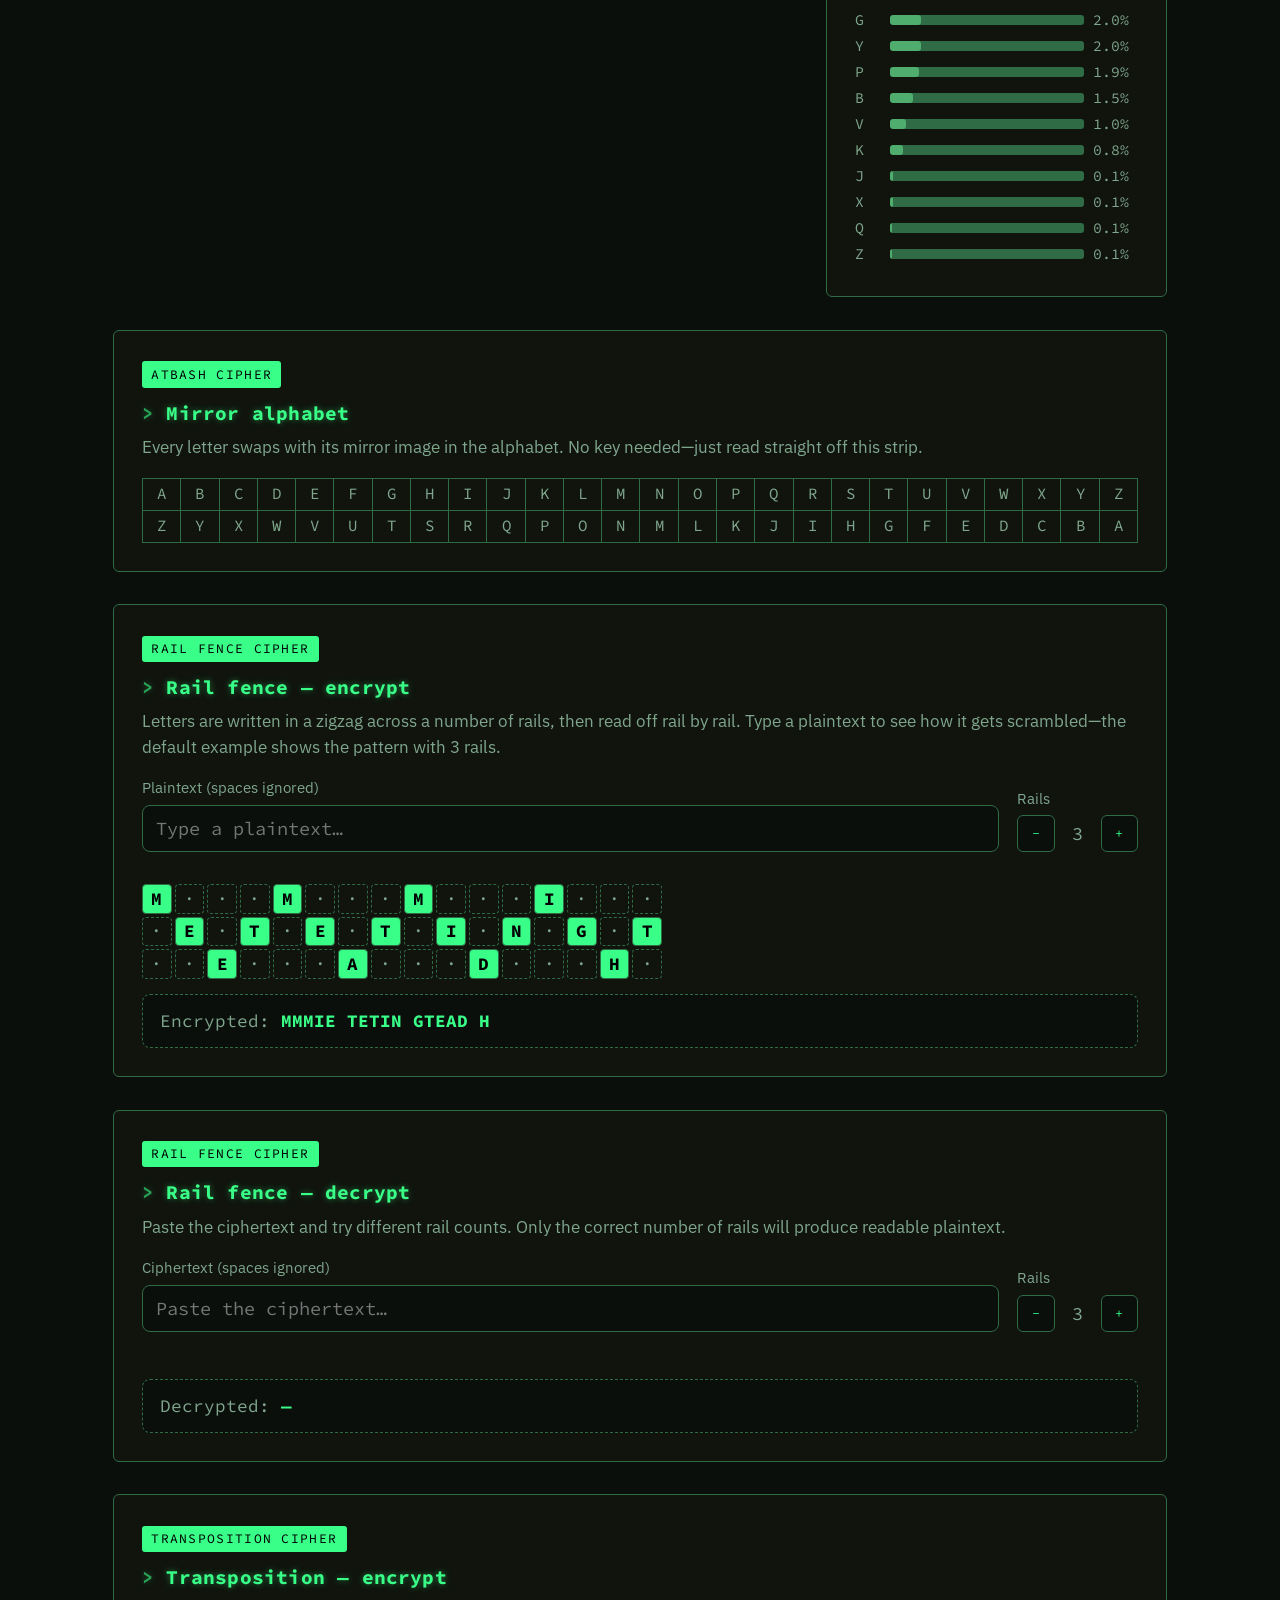
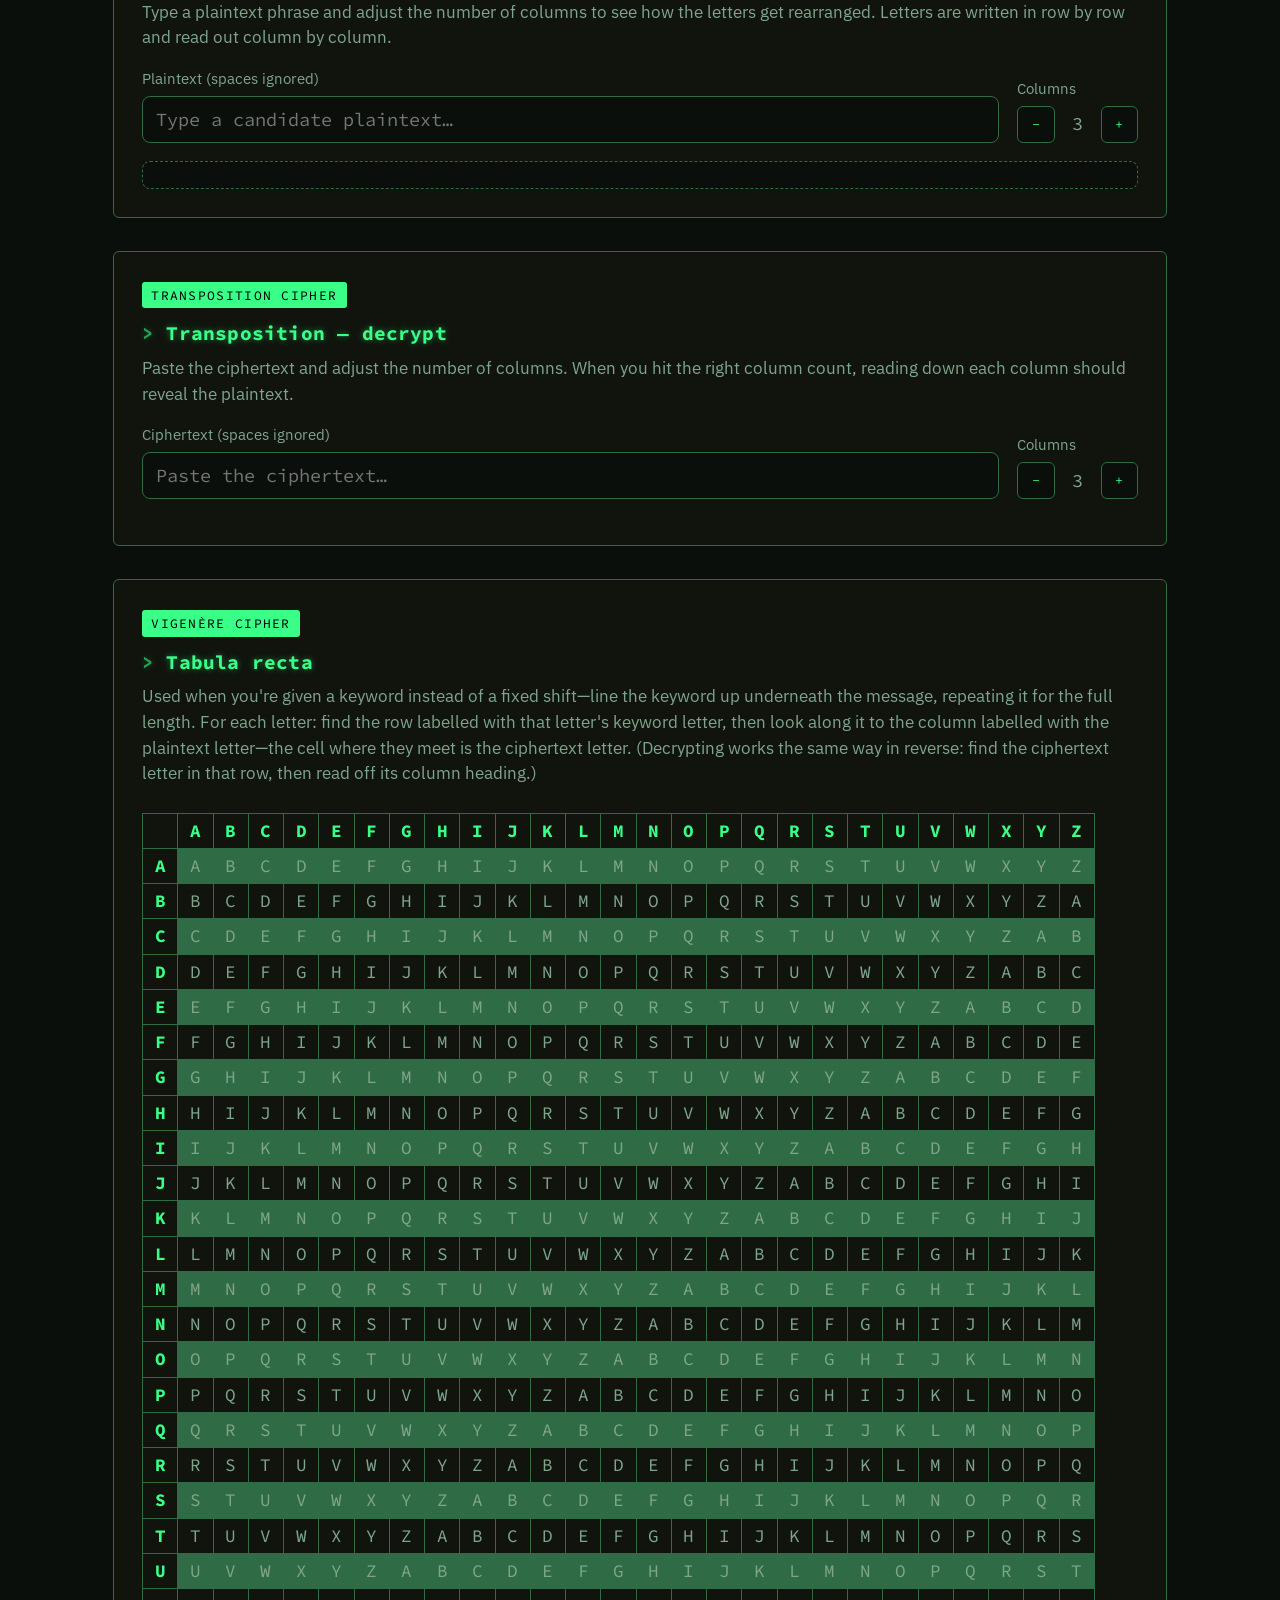
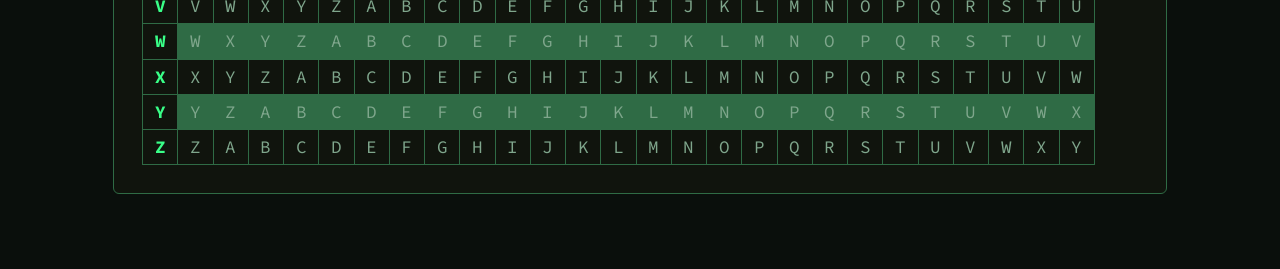
==== commit 078372e2: "Rename cipher_toolkit.html to index.html" ====
--- a/index.html
+++ b/index.html
@@ -27,7 +27,7 @@
     </div>
     <div class="paper-callout">
       <p class="callout-label">Prefer paper?</p>
-      <p>Working on paper instead? <a href="./Cipher_Toolkit_Printable.pdf">Download the printable toolkit (PDF)</a>.</p>
+      <p><a href="./Cipher_Toolkit_Printable.pdf">Download the printable toolkit (PDF)</a>.</p>
     </div>
     <button type="button" id="themeSwitch" class="theme-switch" aria-pressed="false" aria-label="Switch between green and amber dark themes">
       <span class="theme-switch-track">
@@ -91,61 +91,13 @@
 
     <!-- ===================== LETTER FREQUENCY ===================== -->
     <section class="card area-freq">
-      <span class="tag">Reference</span>
+      <span class="tag">Substitution cipher</span>
       <h2>Letter frequency</h2>
-      <p class="help">How often each letter turns up in ordinary English&mdash;useful right here, against the substitution cipher.</p>
+      <p class="help">How often each letter turns up in ordinary English. Compare this with your ciphertext to make your first guesses.</p>
       <div id="freqChart"></div>
     </section>
 
-    <!-- ===================== TRANSPOSITION GRID ===================== -->
-    <section class="card area-trans">
-      <span class="tag">Transposition cipher</span>
-      <h2>Transposition grid</h2>
-      <p class="help">In a columnar transposition, letters are written into a grid row by row, then read back out column by column (in a key-determined order). The example below shows the idea&mdash;adjust the number of columns to see how different grid widths rearrange the same letters. Your task is to work out which width and column order unscrambles your ciphertext.</p>
-
-      <div class="trans-controls">
-        <div>
-          <label class="field-label">Number of columns</label>
-          <div class="rows-stepper">
-            <button id="rowsDown" aria-label="Fewer columns">&minus;</button>
-            <span id="rowsValue">3</span>
-            <button id="rowsUp" aria-label="More columns">+</button>
-          </div>
-        </div>
-      </div>
-      <p class="help" style="margin-bottom:0.3rem;">Example: <strong>HEREISASECRETMESSAGE</strong> laid into the grid row by row.</p>
-
-      <div id="transGrid"></div>
-    </section>
-
-    <!-- ===================== RAIL FENCE DEMO ===================== -->
-    <section class="card area-railfence">
-      <span class="tag">Rail fence cipher</span>
-      <h2>Rail fence pattern</h2>
-      <p class="help">A message can be reordered by writing it in a zigzag down and up across several rails, then reading each rail off left to right. The example below shows how a plaintext phrase gets scrambled&mdash;try different rail counts to see how the pattern changes. Then try to reverse the process yourself on your ciphertext.</p>
-
-      <div class="trans-controls">
-        <div>
-          <label class="field-label">Number of rails</label>
-          <div class="rows-stepper">
-            <button id="railsDown" aria-label="Fewer rails">&minus;</button>
-            <span id="railsValue">3</span>
-            <button id="railsUp" aria-label="More rails">+</button>
-          </div>
-        </div>
-      </div>
-
-      <p class="help" style="margin-bottom:0.3rem;">Example plaintext: <strong id="railPhraseLabel"></strong></p>
-      <div class="rail-demo-scroll">
-        <div id="railGrid"></div>
-      </div>
-
-      <div class="rail-readout">
-        Reading the rails gives: <strong id="railReadout"></strong>
-      </div>
-    </section>
-
-    <!-- ===================== ATBASH REFERENCE ===================== -->
+    <!-- ===================== ATBASH ===================== -->
     <section class="card area-atbash">
       <span class="tag">Atbash cipher</span>
       <h2>Mirror alphabet</h2>
@@ -153,7 +105,113 @@
       <table class="atbash-table" id="atbashTable"></table>
     </section>
 
-    <!-- ===================== VIGENÈRE REFERENCE ===================== -->
+    <!-- ===================== RAIL FENCE ENCRYPT ===================== -->
+    <section class="card area-rail-enc">
+      <span class="tag">Rail fence cipher</span>
+      <h2>Rail fence &mdash; encrypt</h2>
+      <p class="help">Letters are written in a zigzag across a number of rails, then read off rail by rail. Type a plaintext to see how it gets scrambled&mdash;the default example shows the pattern with 3 rails.</p>
+
+      <div class="trans-controls">
+        <div>
+          <label class="field-label" for="railEncInput">Plaintext (spaces ignored)</label>
+          <input type="text" id="railEncInput" placeholder="Type a plaintext&hellip;">
+        </div>
+        <div>
+          <label class="field-label">Rails</label>
+          <div class="rows-stepper">
+            <button id="railEncDown" aria-label="Fewer rails">&minus;</button>
+            <span id="railEncValue">3</span>
+            <button id="railEncUp" aria-label="More rails">+</button>
+          </div>
+        </div>
+      </div>
+
+      <div class="rail-demo-scroll">
+        <div id="railEncGrid"></div>
+      </div>
+      <div class="rail-readout">
+        Encrypted: <strong id="railEncReadout">&mdash;</strong>
+      </div>
+    </section>
+
+    <!-- ===================== RAIL FENCE DECRYPT ===================== -->
+    <section class="card area-rail-dec">
+      <span class="tag">Rail fence cipher</span>
+      <h2>Rail fence &mdash; decrypt</h2>
+      <p class="help">Paste the ciphertext and try different rail counts. Only the correct number of rails will produce readable plaintext.</p>
+
+      <div class="trans-controls">
+        <div>
+          <label class="field-label" for="railDecInput">Ciphertext (spaces ignored)</label>
+          <input type="text" id="railDecInput" placeholder="Paste the ciphertext&hellip;">
+        </div>
+        <div>
+          <label class="field-label">Rails</label>
+          <div class="rows-stepper">
+            <button id="railDecDown" aria-label="Fewer rails">&minus;</button>
+            <span id="railDecValue">3</span>
+            <button id="railDecUp" aria-label="More rails">+</button>
+          </div>
+        </div>
+      </div>
+
+      <div class="rail-demo-scroll">
+        <div id="railDecGrid"></div>
+      </div>
+
+      <div class="rail-readout">
+        Decrypted: <strong id="railDecReadout">&mdash;</strong>
+      </div>
+    </section>
+
+    <!-- ===================== TRANSPOSITION ENCRYPT ===================== -->
+    <section class="card area-trans-enc">
+      <span class="tag">Transposition cipher</span>
+      <h2>Transposition &mdash; encrypt</h2>
+      <p class="help">Type a plaintext phrase and adjust the number of columns to see how the letters get rearranged. Letters are written in row by row and read out column by column.</p>
+
+      <div class="trans-controls">
+        <div>
+          <label class="field-label" for="transEncInput">Plaintext (spaces ignored)</label>
+          <input type="text" id="transEncInput" placeholder="Type a candidate plaintext&hellip;">
+        </div>
+        <div>
+          <label class="field-label">Columns</label>
+          <div class="rows-stepper">
+            <button id="transEncColsDown" aria-label="Fewer columns">&minus;</button>
+            <span id="transEncColsValue">3</span>
+            <button id="transEncColsUp" aria-label="More columns">+</button>
+          </div>
+        </div>
+      </div>
+      <div id="transEncGrid"></div>
+      <div class="rail-readout" id="transEncReadout" style="margin-top:0.8rem;"></div>
+    </section>
+
+    <!-- ===================== TRANSPOSITION DECRYPT ===================== -->
+    <section class="card area-trans-dec">
+      <span class="tag">Transposition cipher</span>
+      <h2>Transposition &mdash; decrypt</h2>
+      <p class="help">Paste the ciphertext and adjust the number of columns. When you hit the right column count, reading down each column should reveal the plaintext.</p>
+
+      <div class="trans-controls">
+        <div>
+          <label class="field-label" for="transDecInput">Ciphertext (spaces ignored)</label>
+          <input type="text" id="transDecInput" placeholder="Paste the ciphertext&hellip;">
+        </div>
+        <div>
+          <label class="field-label">Columns</label>
+          <div class="rows-stepper">
+            <button id="transDecColsDown" aria-label="Fewer columns">&minus;</button>
+            <span id="transDecColsValue">3</span>
+            <button id="transDecColsUp" aria-label="More columns">+</button>
+          </div>
+        </div>
+      </div>
+      <div id="transDecGrid"></div>
+    </section>
+
+    <!-- ===================== VIGENÈRE ===================== -->
     <section class="card area-vigenere">
       <span class="tag">Vigen&egrave;re cipher</span>
       <h2>Tabula recta</h2>
--- a/cipher_toolkit.css
+++ b/cipher_toolkit.css
@@ -149,9 +149,11 @@
       "wheel"
       "sub"
       "freq"
-      "trans"
-      "railfence"
       "atbash"
+      "rail-enc"
+      "rail-dec"
+      "trans-enc"
+      "trans-dec"
       "vigenere";
     gap:1.75rem;
     margin-top:1.75rem;
@@ -164,9 +166,11 @@
       grid-template-areas:
         "wheel wheel"
         "sub freq"
-        "trans trans"
-        "railfence railfence"
         "atbash atbash"
+        "rail-enc rail-enc"
+        "rail-dec rail-dec"
+        "trans-enc trans-enc"
+        "trans-dec trans-dec"
         "vigenere vigenere";
     }
   }
@@ -174,9 +178,11 @@
   .area-wheel{ grid-area:wheel; }
   .area-sub{ grid-area:sub; }
   .area-freq{ grid-area:freq; }
-  .area-trans{ grid-area:trans; }
-  .area-railfence{ grid-area:railfence; }
   .area-atbash{ grid-area:atbash; }
+  .area-rail-enc{ grid-area:rail-enc; }
+  .area-rail-dec{ grid-area:rail-dec; }
+  .area-trans-enc{ grid-area:trans-enc; }
+  .area-trans-dec{ grid-area:trans-dec; }
   .area-vigenere{ grid-area:vigenere; }
 
   h1{
@@ -565,10 +571,11 @@
     overflow-x:auto;
   }
 
-  #railGrid{
+  #railEncGrid, #railDecGrid{
     display:grid;
     gap:3px;
     margin-top:0.7rem;
+    width:fit-content;
   }
 
   .rail-cell{
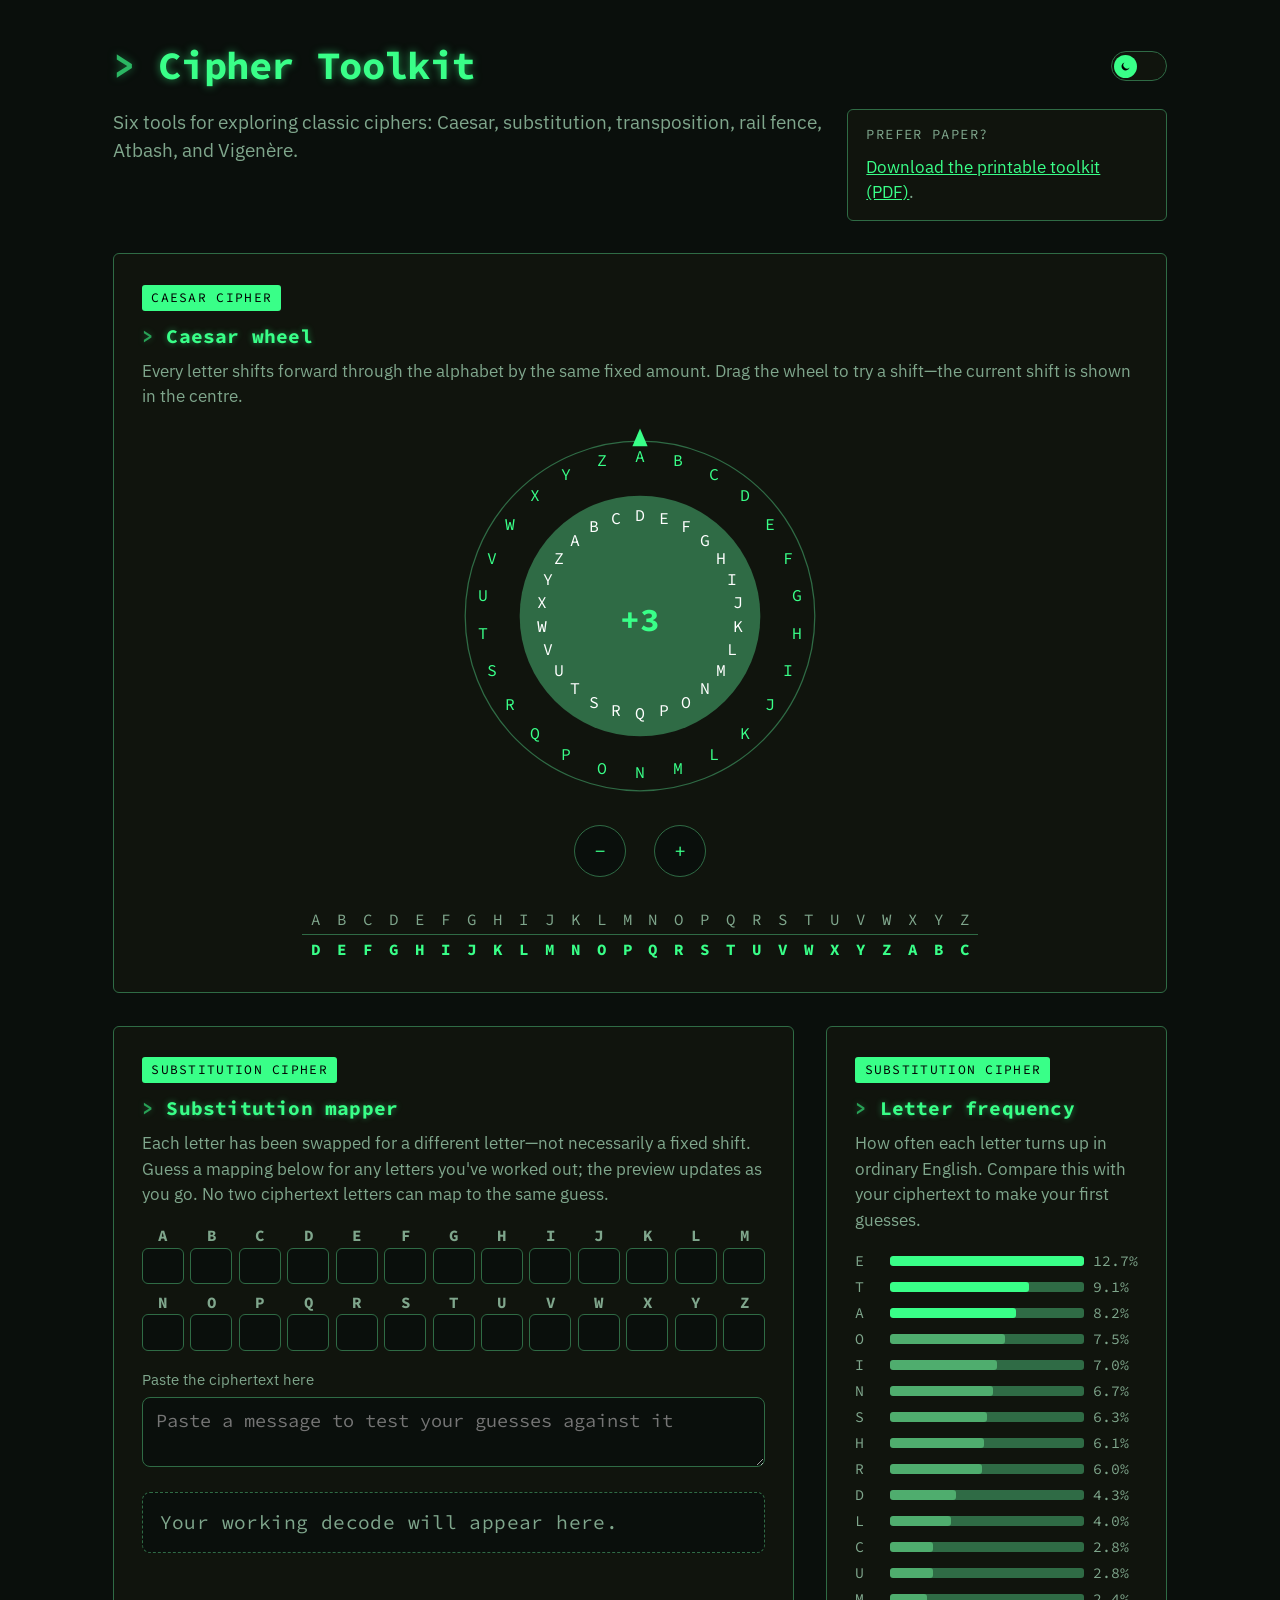
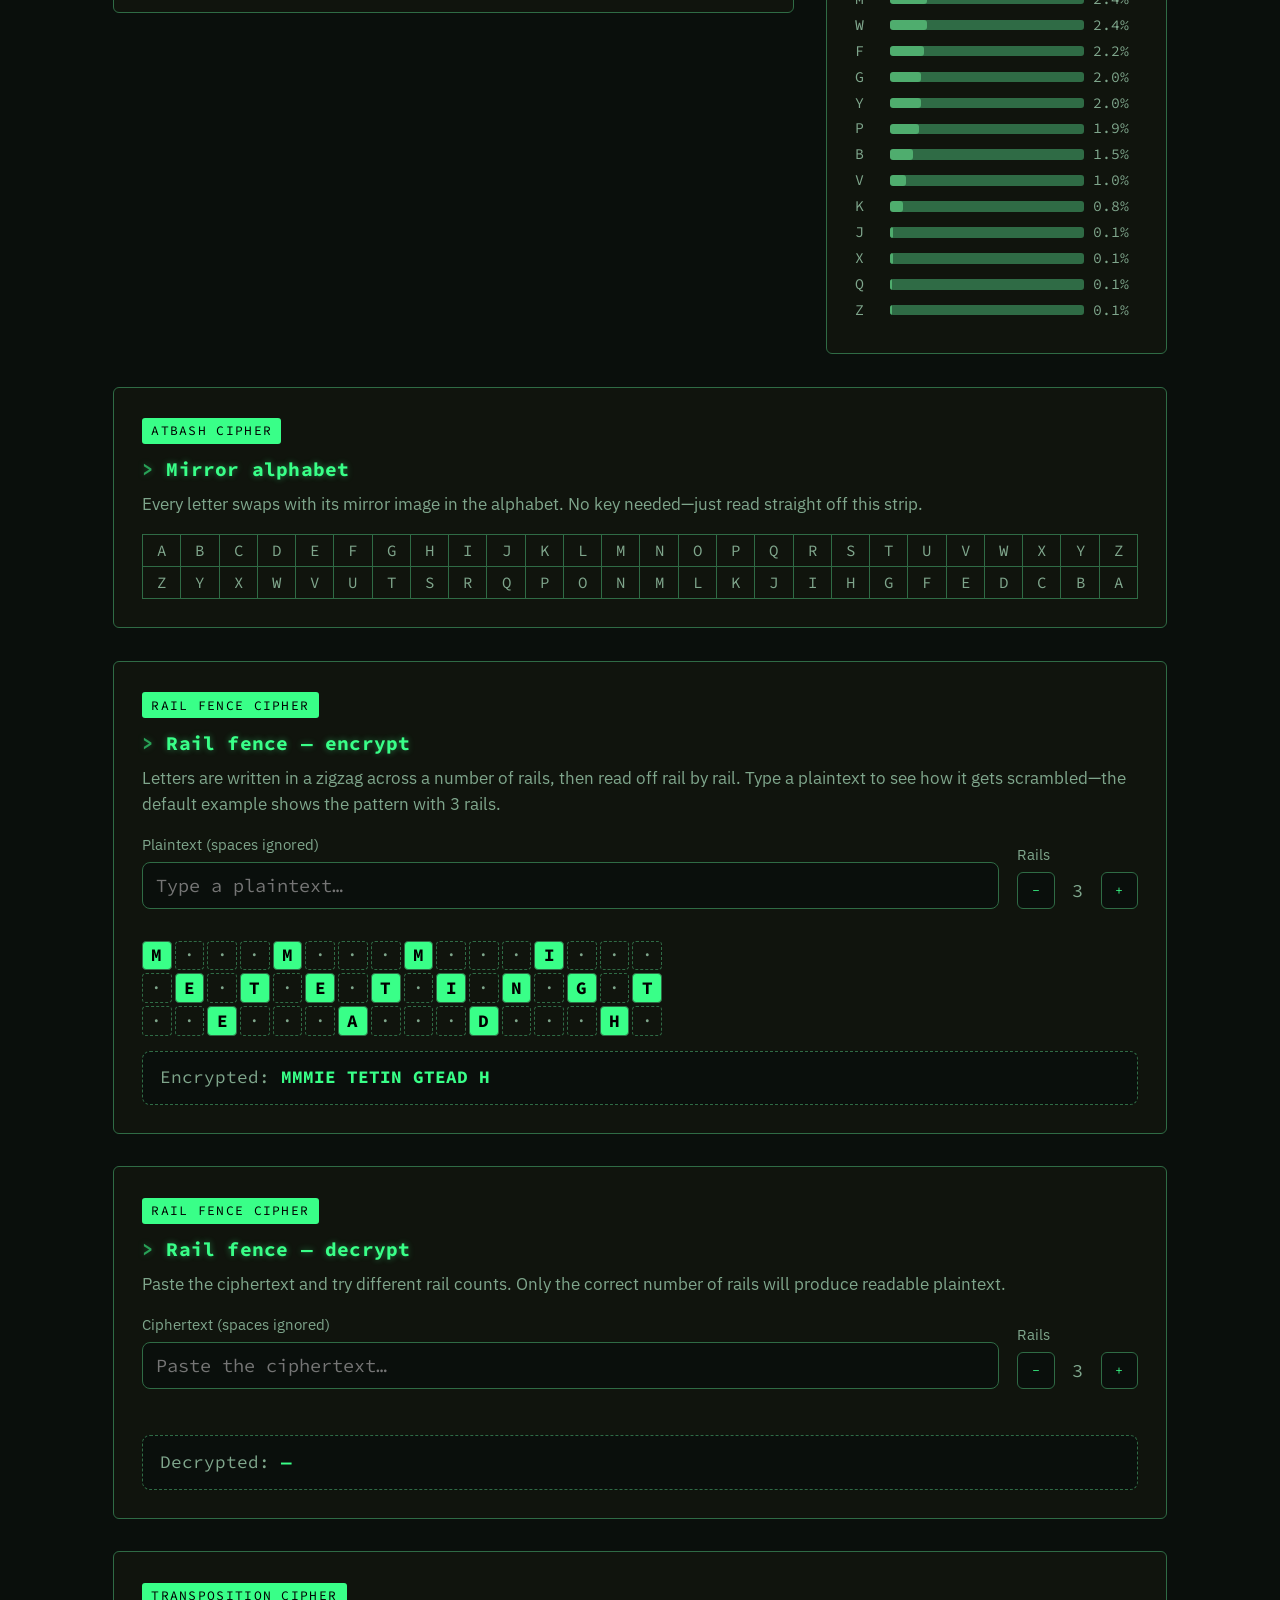
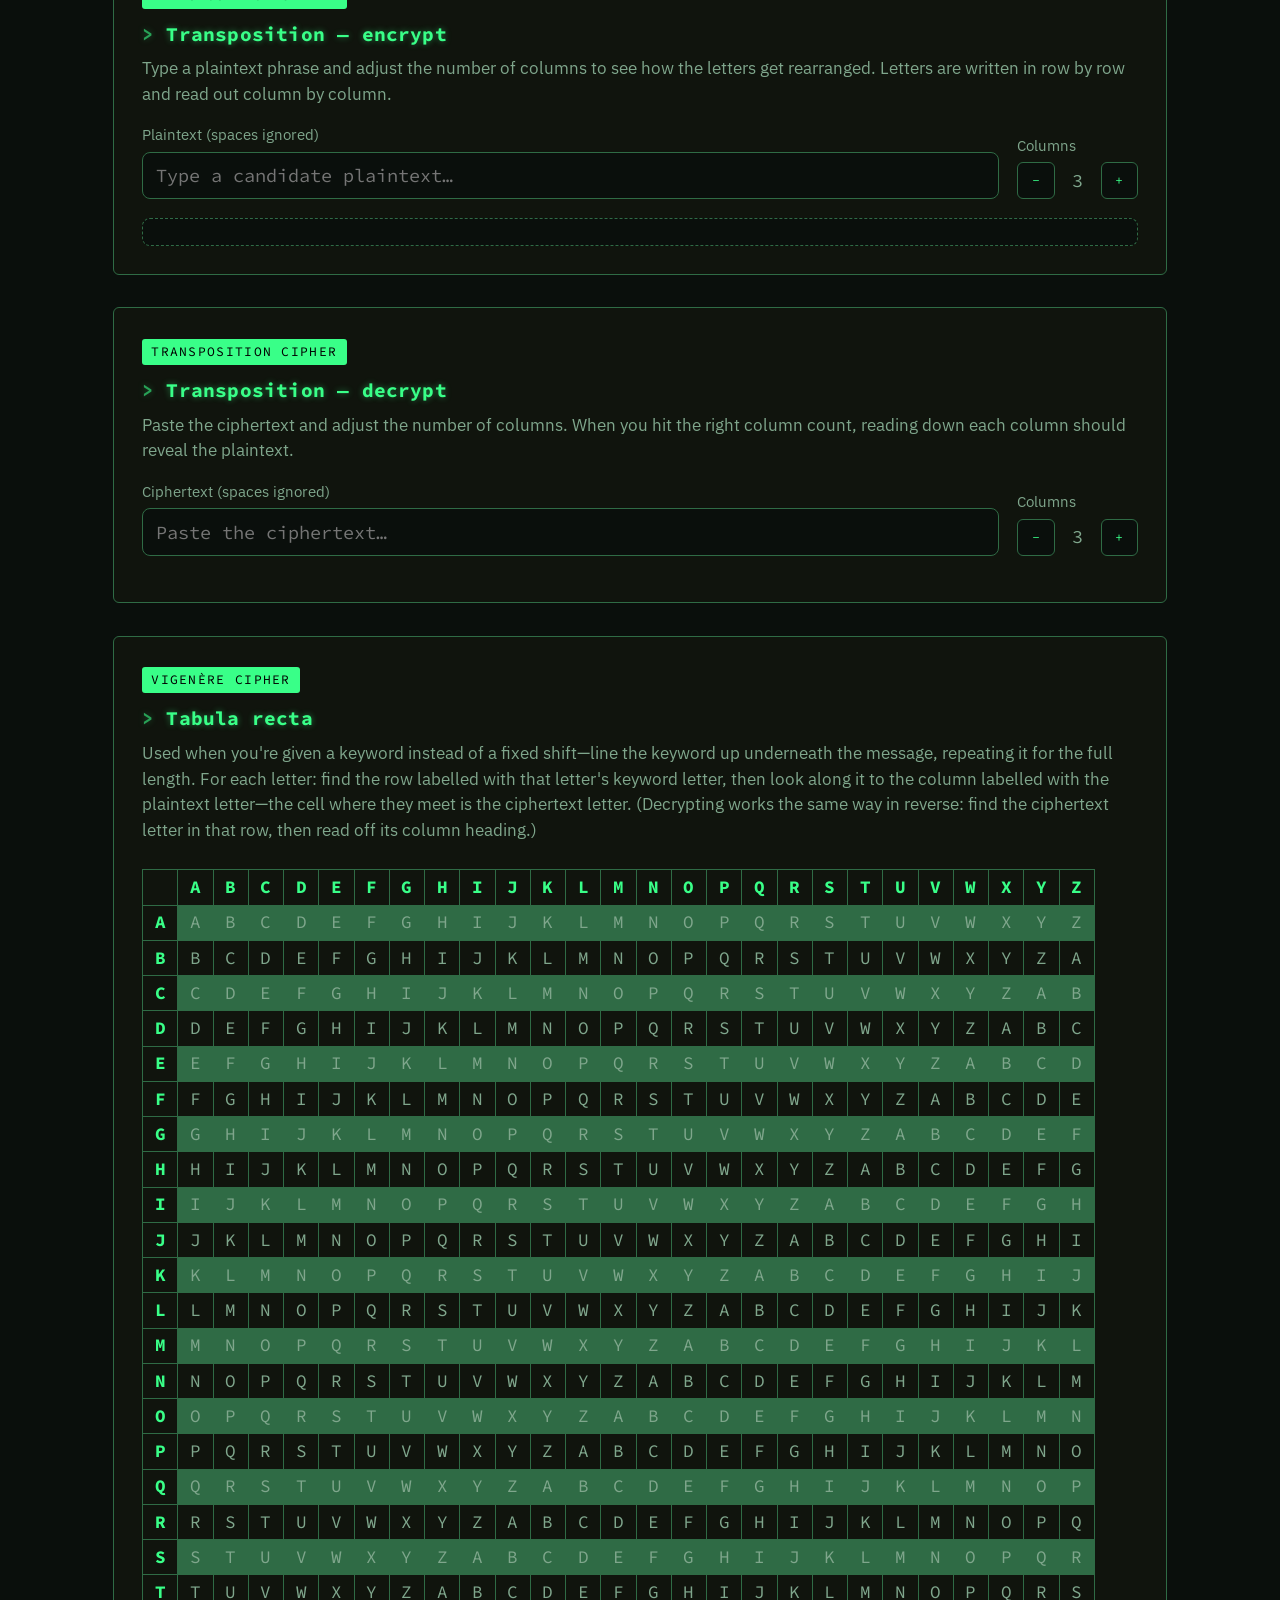
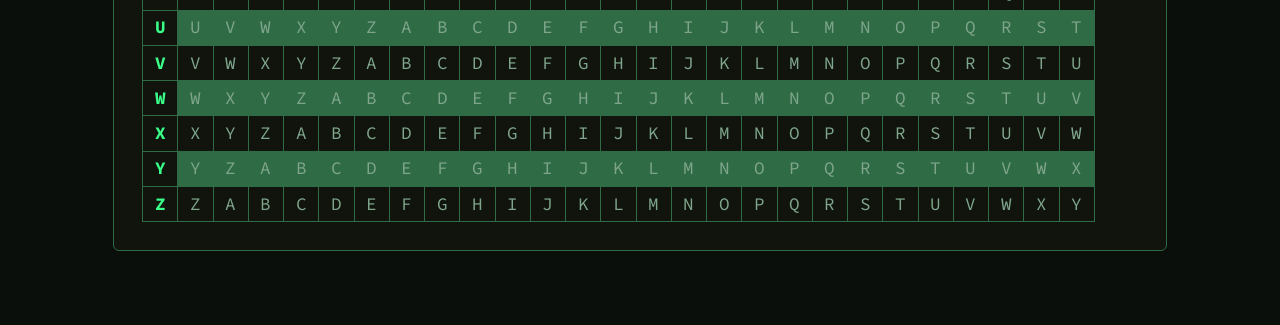
==== commit b59ca9f3: "Add files via upload" ====
--- a/index.html
+++ b/index.html
@@ -21,23 +21,25 @@
 <main>
 
   <div class="page-header">
-    <div class="intro">
+    <div class="title-row">
       <h1>Cipher Toolkit</h1>
+      <button type="button" id="themeSwitch" class="theme-switch" aria-pressed="false" aria-label="Switch between green and amber dark themes">
+        <span class="theme-switch-track">
+          <span class="theme-switch-knob">
+            <svg viewBox="0 0 16 16" width="11" height="11" aria-hidden="true">
+              <path d="M14 9.5A6 6 0 1 1 6.5 2 4.8 4.8 0 0 0 14 9.5z" fill="var(--on-accent)"/>
+            </svg>
+          </span>
+        </span>
+      </button>
+    </div>
+    <div class="header-bottom">
       <p class="lede">Six tools for exploring classic ciphers: Caesar, substitution, transposition, rail fence, Atbash, and Vigen&egrave;re.</p>
+      <div class="paper-callout">
+        <p class="callout-label">Prefer paper?</p>
+        <p><a href="./Cipher_Toolkit_Printable.pdf">Download the printable toolkit (PDF)</a>.</p>
+      </div>
     </div>
-    <div class="paper-callout">
-      <p class="callout-label">Prefer paper?</p>
-      <p><a href="./Cipher_Toolkit_Printable.pdf">Download the printable toolkit (PDF)</a>.</p>
-    </div>
-    <button type="button" id="themeSwitch" class="theme-switch" aria-pressed="false" aria-label="Switch between green and amber dark themes">
-      <span class="theme-switch-track">
-        <span class="theme-switch-knob">
-          <svg viewBox="0 0 16 16" width="11" height="11" aria-hidden="true">
-            <path d="M14 9.5A6 6 0 1 1 6.5 2 4.8 4.8 0 0 0 14 9.5z" fill="var(--on-accent)"/>
-          </svg>
-        </span>
-      </span>
-    </button>
   </div>
 
   <div class="toolkit-grid">
@@ -46,7 +48,7 @@
     <section class="card area-wheel">
       <span class="tag">Caesar cipher</span>
       <h2>Caesar wheel</h2>
-      <p class="help">Every letter shifts forward through the alphabet by the same fixed amount. Turn the wheel to try a shift, then check the mapping below.</p>
+      <p class="help">Every letter shifts forward through the alphabet by the same fixed amount. Drag the wheel to try a shift&mdash;the current shift is shown in the centre.</p>
 
       <div class="wheel-wrap">
         <svg id="wheelSvg" viewBox="0 0 300 300">
@@ -54,18 +56,12 @@
           <circle cx="150" cy="150" r="95" class="wheel-disc" />
           <g id="outerRingGroup"></g>
           <g id="innerRingGroup"></g>
-          <polygon points="150,5 142,20 158,20" class="wheel-pointer" />
+          <polygon points="150,2 144,16 156,16" class="wheel-pointer" />
         </svg>
 
         <div class="wheel-controls">
           <button id="shiftDown" aria-label="Decrease shift">&minus;</button>
-          <input type="range" id="shiftSlider" min="-25" max="25" value="3" step="1" aria-label="Caesar shift amount">
           <button id="shiftUp" aria-label="Increase shift">+</button>
-        </div>
-
-        <div class="shift-readout">
-          <div id="shiftLabel">Shift: +3</div>
-          <div class="equiv" id="shiftEquiv"></div>
         </div>
 
         <div class="mapping-row">
--- a/cipher_toolkit.css
+++ b/cipher_toolkit.css
@@ -69,23 +69,41 @@
 
   .page-header{
     display:flex;
+    flex-direction:column;
+    gap:0.75rem;
+    margin-bottom:0.25rem;
+  }
+
+  .title-row{
+    display:flex;
+    align-items:center;
+    justify-content:space-between;
+    gap:1rem;
+  }
+
+  .title-row h1{
+    margin:0;
+  }
+
+  .header-bottom{
+    display:flex;
     flex-wrap:wrap;
-    gap:1.5rem;
+    gap:1rem;
     align-items:flex-start;
-    justify-content:space-between;
-  }
-
-  .page-header .intro{
-    flex:2 1 380px;
+  }
+
+  .header-bottom .lede{
+    flex:2 1 280px;
+    margin:0;
   }
 
   .page-header .paper-callout{
-    flex:1 1 260px;
+    flex:1 1 220px;
     max-width:320px;
     background:var(--paper-raised);
     border:1px solid var(--rule);
     border-radius:var(--radius);
-    padding:1rem 1.25rem;
+    padding:0.75rem 1rem;
     font-size:0.92rem;
     color:var(--ink-soft);
   }
@@ -250,9 +268,14 @@
   }
 
   #wheelSvg{
-    width:min(320px, 85vw);
-    height:min(320px, 85vw);
-  }
+    width:min(380px, 90vw);
+    height:min(380px, 90vw);
+    cursor:grab;
+    touch-action:none;
+    user-select:none;
+  }
+
+  #wheelSvg.dragging{ cursor:grabbing; }
 
   .wheel-hairline{ stroke:var(--rule); }
   .wheel-disc{ fill:var(--brass); }
@@ -260,51 +283,46 @@
 
   .ring-letter{
     font-family:"Source Code Pro",monospace;
-    font-size:15px;
+    font-size:13px;
     fill:var(--ink);
     text-anchor:middle;
     dominant-baseline:middle;
+    pointer-events:none;
   }
 
   .ring-letter.inner{ fill:#fff; }
 
+  .wheel-centre-label{
+    font-family:"Source Code Pro",monospace;
+    font-size:26px;
+    font-weight:700;
+    fill:var(--ink);
+    text-anchor:middle;
+    dominant-baseline:middle;
+    pointer-events:none;
+  }
+
   .wheel-controls{
     display:flex;
     align-items:center;
-    gap:0.75rem;
-    width:100%;
-    max-width:360px;
+    justify-content:center;
+    gap:1.5rem;
   }
 
   .wheel-controls button{
     font-family:"Source Code Pro",monospace;
-    font-size:1rem;
-    width:2.2rem;
-    height:2.2rem;
+    font-size:1.1rem;
+    width:2.8rem;
+    height:2.8rem;
     border-radius:50%;
     border:1px solid var(--brass);
     background:var(--paper);
     color:var(--ink);
     cursor:pointer;
+    touch-action:manipulation;
   }
 
   .wheel-controls button:hover{ background:var(--ink); color:var(--on-accent); }
-
-  .wheel-controls input[type="range"]{
-    flex:1;
-  }
-
-  .shift-readout{
-    font-family:"Source Code Pro",monospace;
-    font-size:1.05rem;
-    text-align:center;
-  }
-
-  .shift-readout .equiv{
-    color:var(--ink-soft);
-    font-size:0.85rem;
-    min-height:1.3rem;
-  }
 
   .mapping-row{
     overflow-x:auto;
@@ -624,3 +642,83 @@
     outline:2px solid var(--ink);
     outline-offset:2px;
   }
+
+  /* ===========================================================
+     Mobile fixes
+     =========================================================== */
+  @media (max-width:600px){
+
+    html{ font-size:105%; }
+
+    main{ padding:1.25rem 1rem 3rem; }
+
+    /* Caesar wheel: hide buttons and mapping table on mobile */
+    .mapping-row{ display:none; }
+
+    /* Single column on mobile regardless of card type */
+    .toolkit-grid{
+      grid-template-columns:1fr !important;
+      grid-template-areas:
+        "wheel"
+        "sub"
+        "freq"
+        "atbash"
+        "rail-enc"
+        "rail-dec"
+        "trans-enc"
+        "trans-dec"
+        "vigenere" !important;
+      gap:1.25rem;
+    }
+
+    /* Substitution mapper: fewer columns so cells don't shrink to nothing */
+    .sub-grid{
+      grid-template-columns:repeat(9, 1fr);
+    }
+
+    /* Stepper buttons: larger touch targets */
+    .rows-stepper button{
+      width:2.6rem;
+      height:2.6rem;
+      font-size:1.1rem;
+    }
+
+    /* Trans controls stack vertically */
+    .trans-controls{
+      flex-direction:column;
+    }
+
+    .trans-controls > div{
+      min-width:0;
+      width:100%;
+    }
+
+    /* Inputs: prevent iOS zoom on focus (needs font-size >= 16px) */
+    input[type="text"],
+    textarea,
+    .sub-cell input{
+      font-size:1rem;
+    }
+
+    /* Rail fence and transposition grids: scroll horizontally */
+    .rail-demo-scroll,
+    #transEncGrid,
+    #transDecGrid{
+      overflow-x:auto;
+      -webkit-overflow-scrolling:touch;
+    }
+
+    /* Vigenère table: always scrolls on mobile */
+    .vigenere-scroll{
+      overflow-x:auto;
+      -webkit-overflow-scrolling:touch;
+    }
+
+    /* Alpha mapping table under the wheel: scroll horizontally */
+    .mapping-row{
+      overflow-x:auto;
+      -webkit-overflow-scrolling:touch;
+    }
+
+  }
+
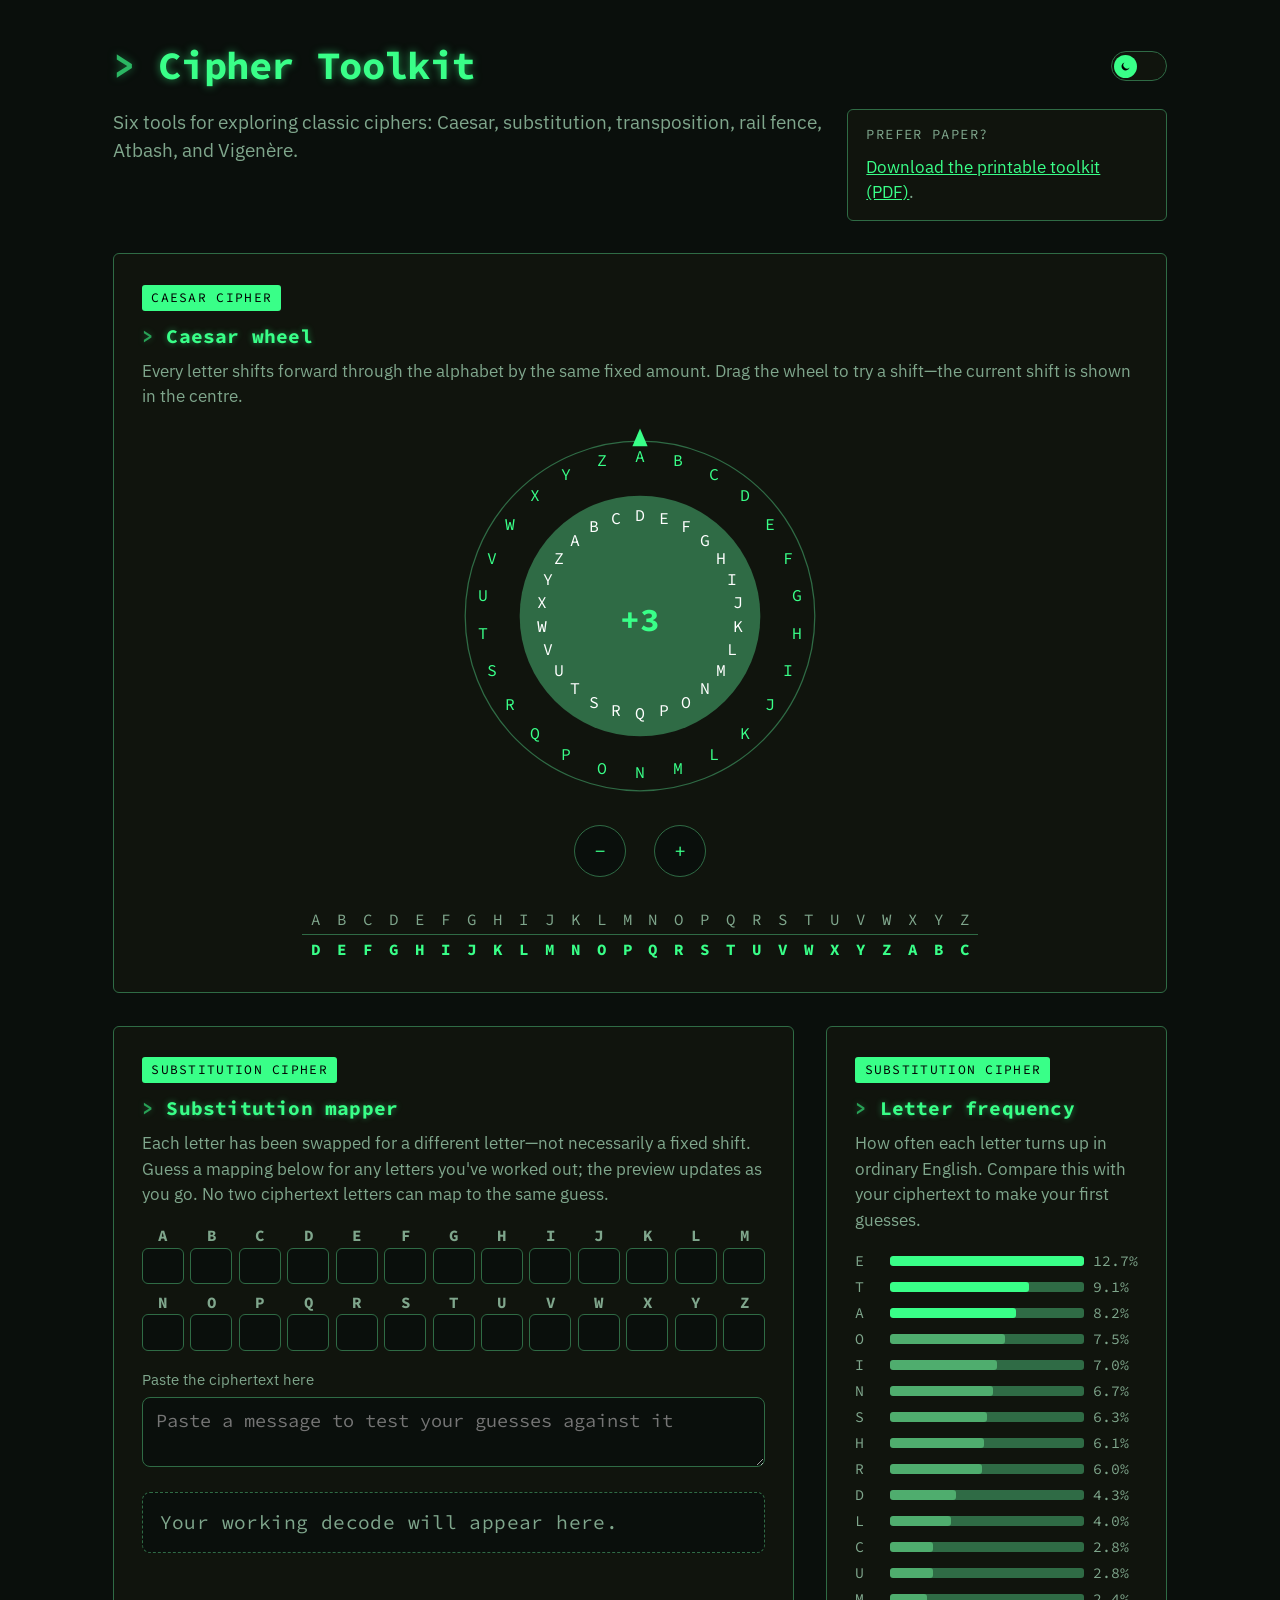
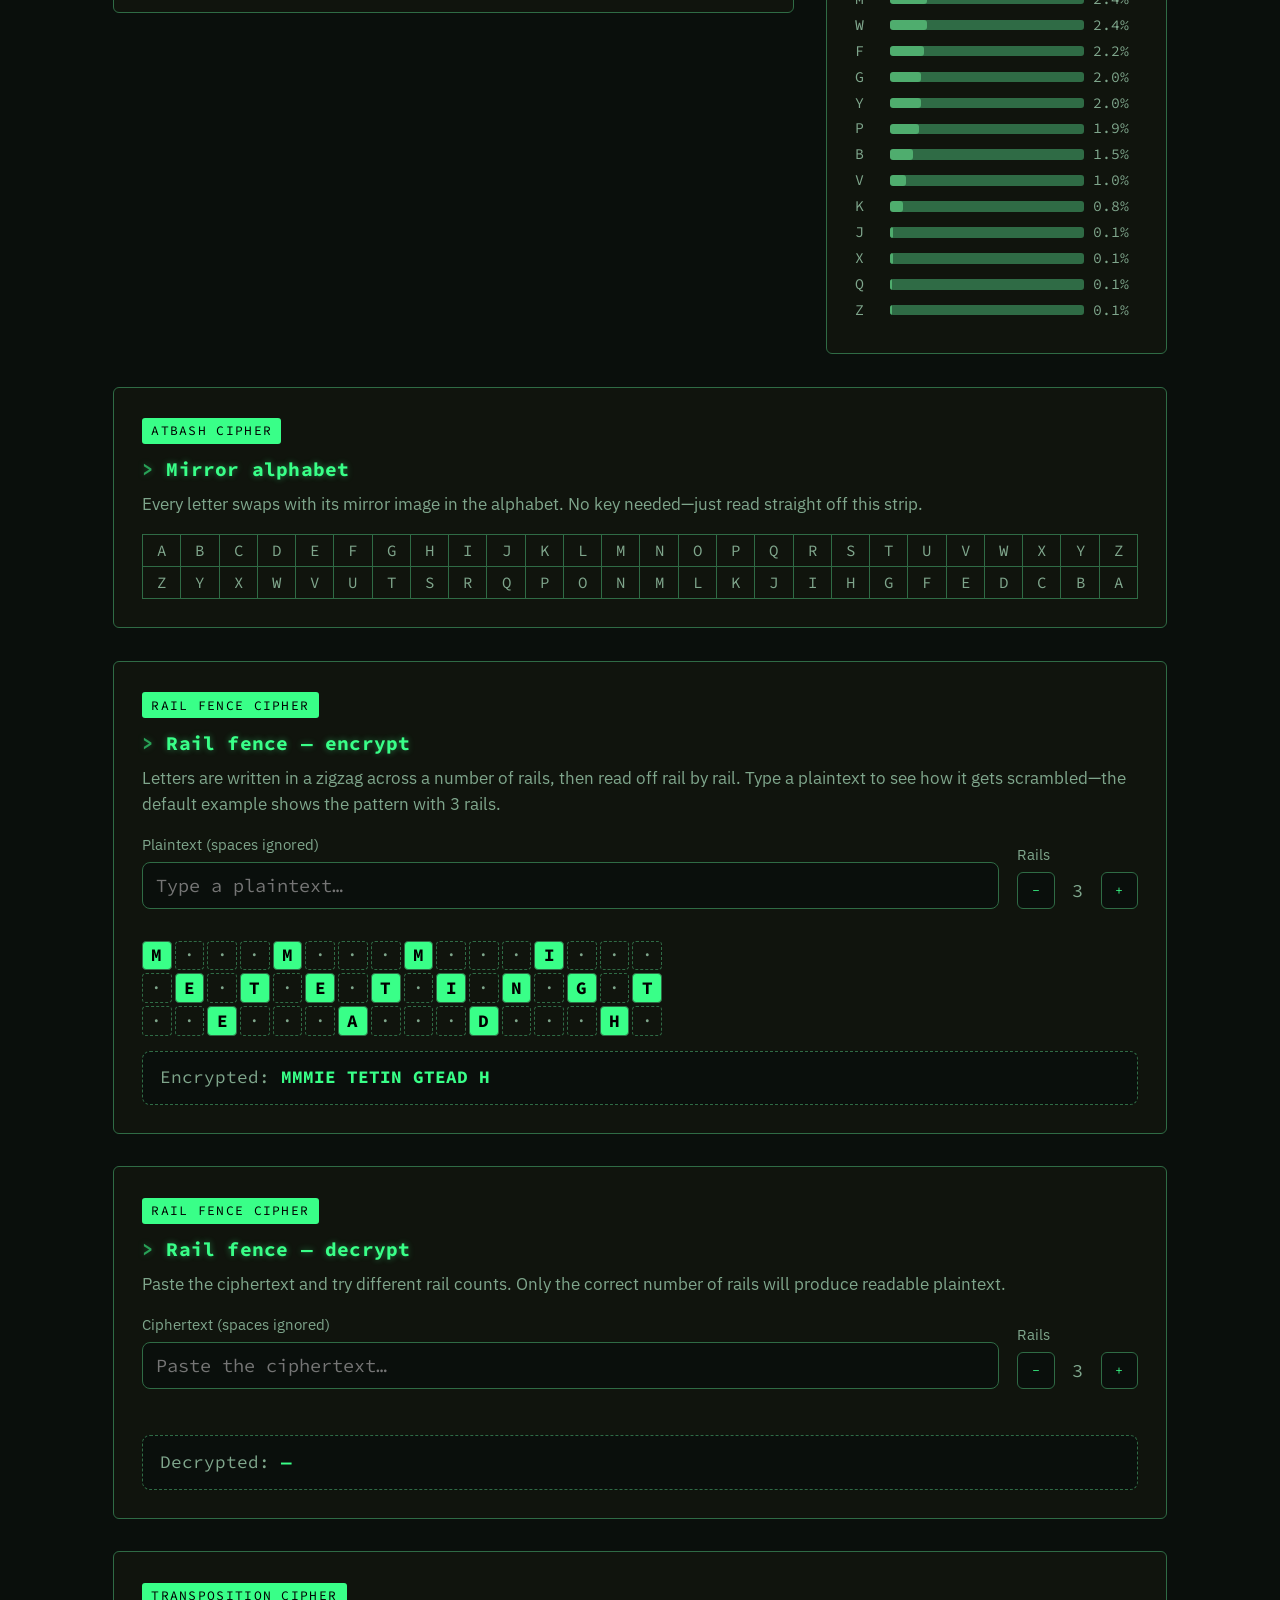
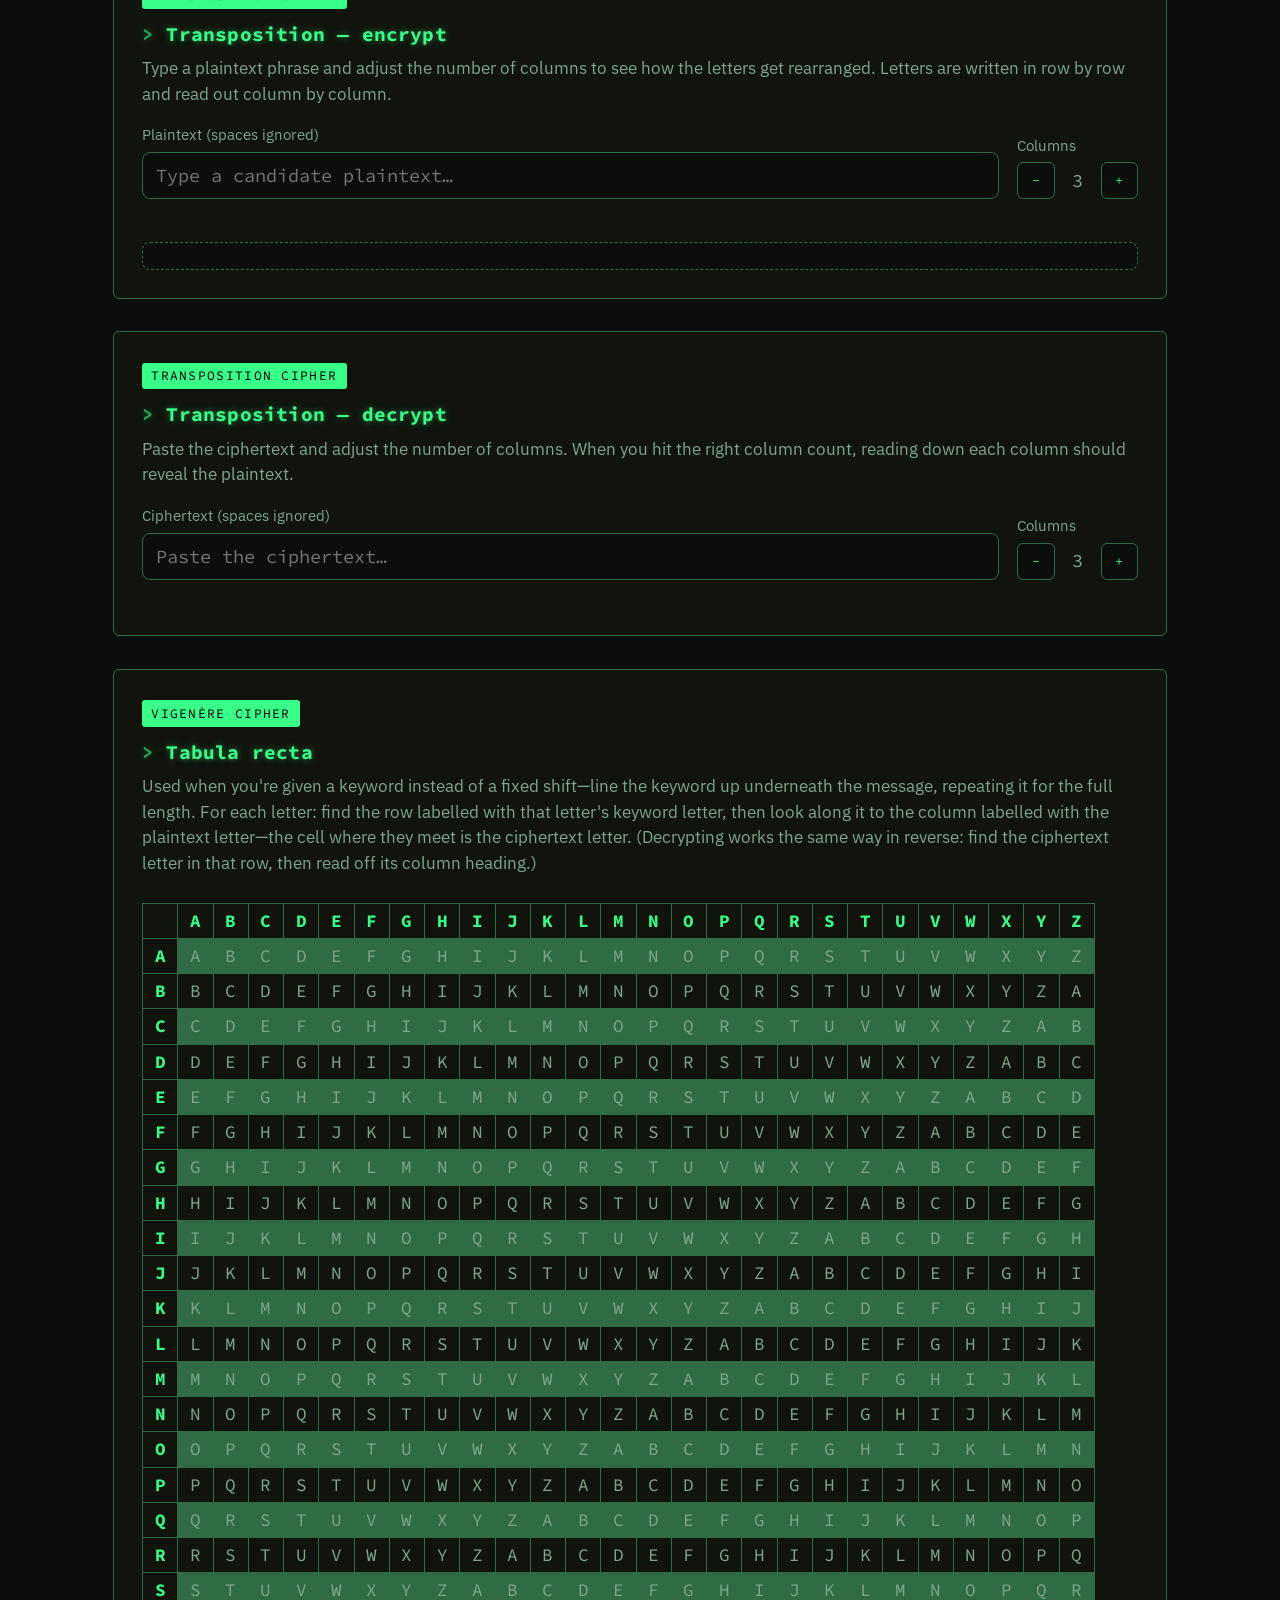
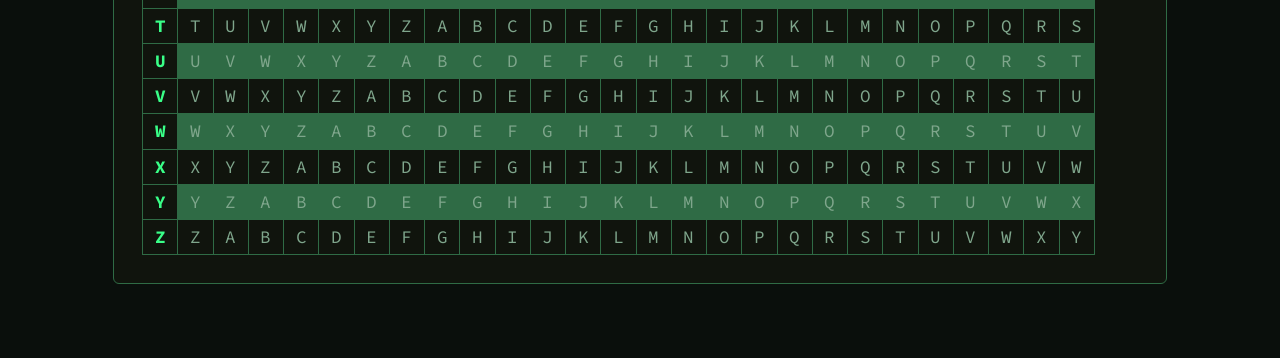
==== commit acde6fd3: "fix bug with transposition tool boxes being too big" ====
--- a/index.html
+++ b/index.html
@@ -4,6 +4,7 @@
 <meta charset="utf-8">
 <meta name="viewport" content="width=device-width, initial-scale=1">
 <title>Cipher Toolkit</title>
+<link rel="icon" type="image/svg+xml" href="data:image/svg+xml,<svg xmlns='http://www.w3.org/2000/svg' viewBox='0 0 100 100'><text x='50' y='50' text-anchor='middle' dominant-baseline='central' font-family='monospace' font-size='110' font-weight='bold'>></text></svg>">
 <link rel="preconnect" href="https://fonts.googleapis.com">
 <link rel="preconnect" href="https://fonts.gstatic.com" crossorigin>
 <link href="https://fonts.googleapis.com/css2?family=IBM+Plex+Sans:wght@400;600;700&family=Source+Code+Pro:wght@400;600;700&display=swap" rel="stylesheet">
@@ -180,7 +181,7 @@
           </div>
         </div>
       </div>
-      <div id="transEncGrid"></div>
+      <div class="trans-grid-scroll"><div id="transEncGrid"></div></div>
       <div class="rail-readout" id="transEncReadout" style="margin-top:0.8rem;"></div>
     </section>
 
@@ -204,7 +205,7 @@
           </div>
         </div>
       </div>
-      <div id="transDecGrid"></div>
+      <div class="trans-grid-scroll"><div id="transDecGrid"></div></div>
     </section>
 
     <!-- ===================== VIGENÈRE ===================== -->
--- a/cipher_toolkit.css
+++ b/cipher_toolkit.css
@@ -471,10 +471,14 @@
     text-align:center;
   }
 
-  #transGrid{
+  #transEncGrid, #transDecGrid{
     display:grid;
     gap:3px;
     margin-top:0.5rem;
+    width:fit-content;
+  }
+
+  .trans-grid-scroll{
     overflow-x:auto;
   }
 
@@ -704,7 +708,6 @@
     .rail-demo-scroll,
     #transEncGrid,
     #transDecGrid{
-      overflow-x:auto;
       -webkit-overflow-scrolling:touch;
     }
 
